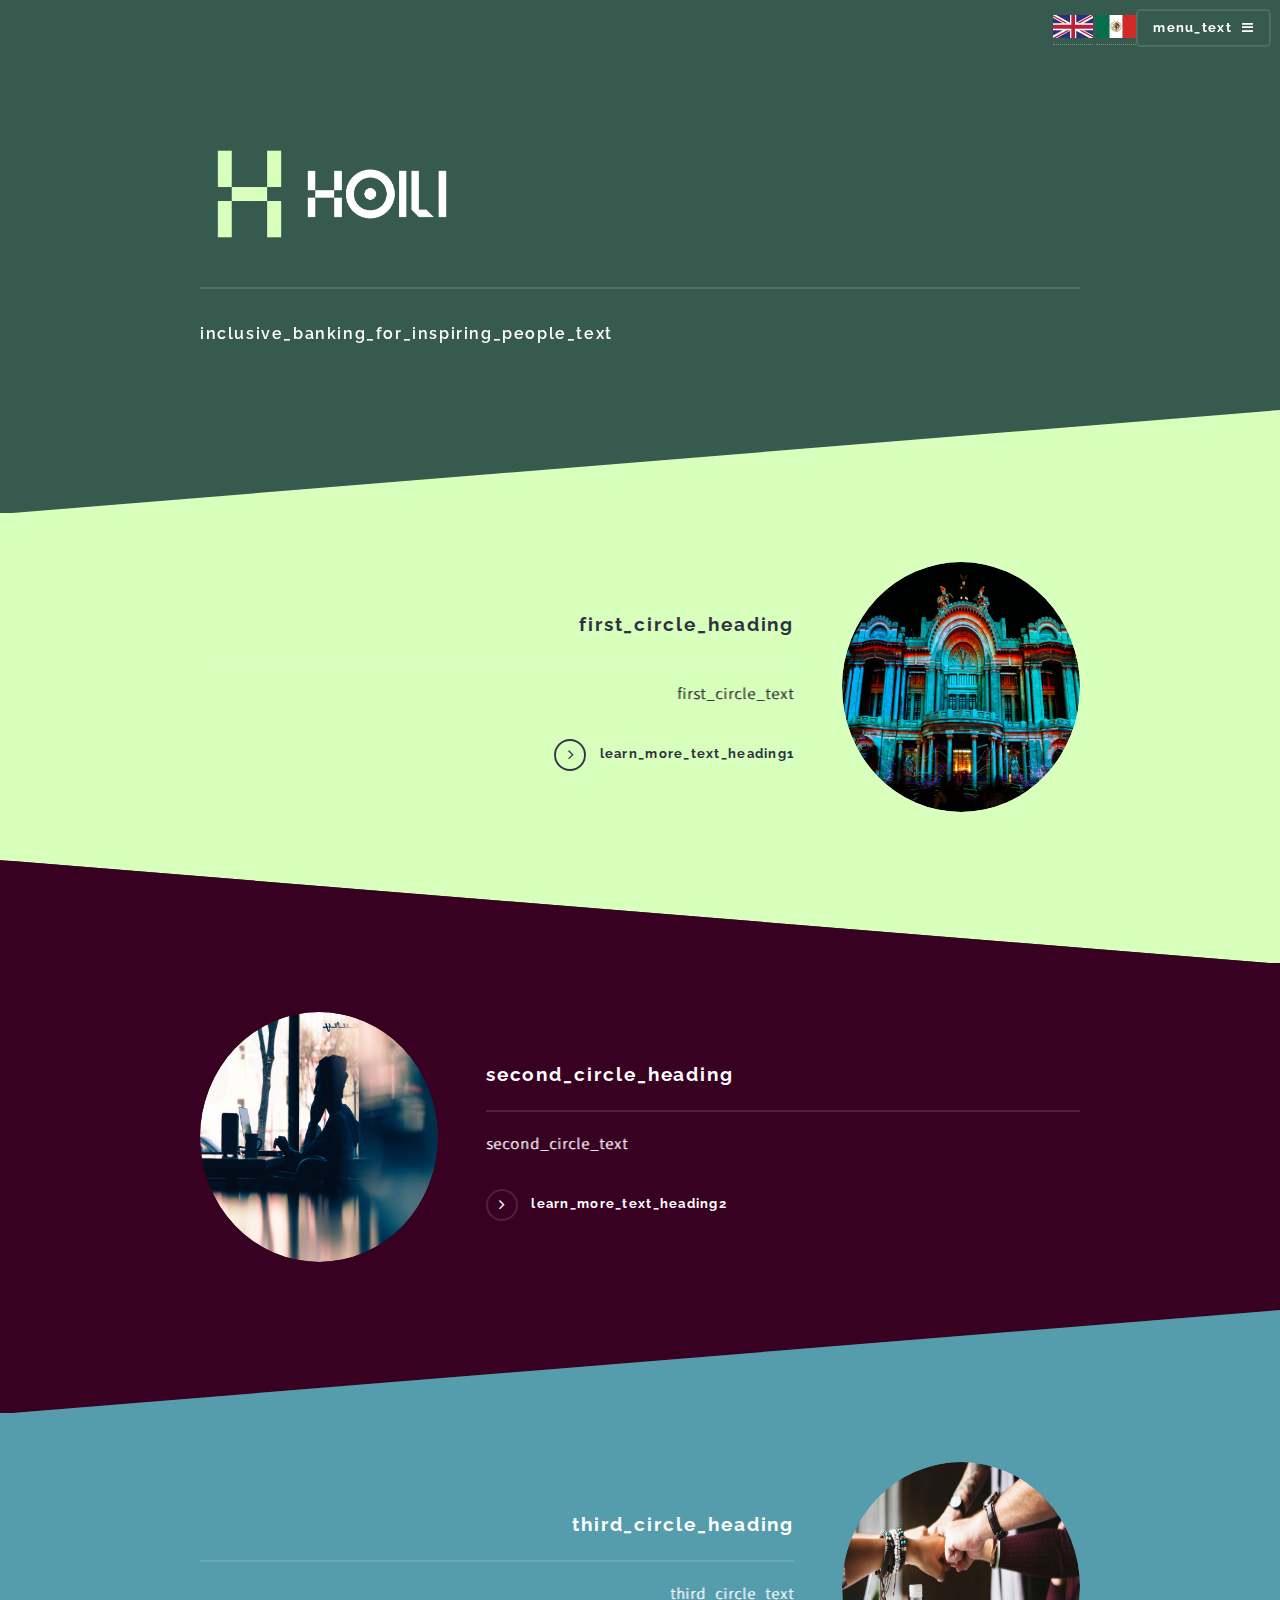
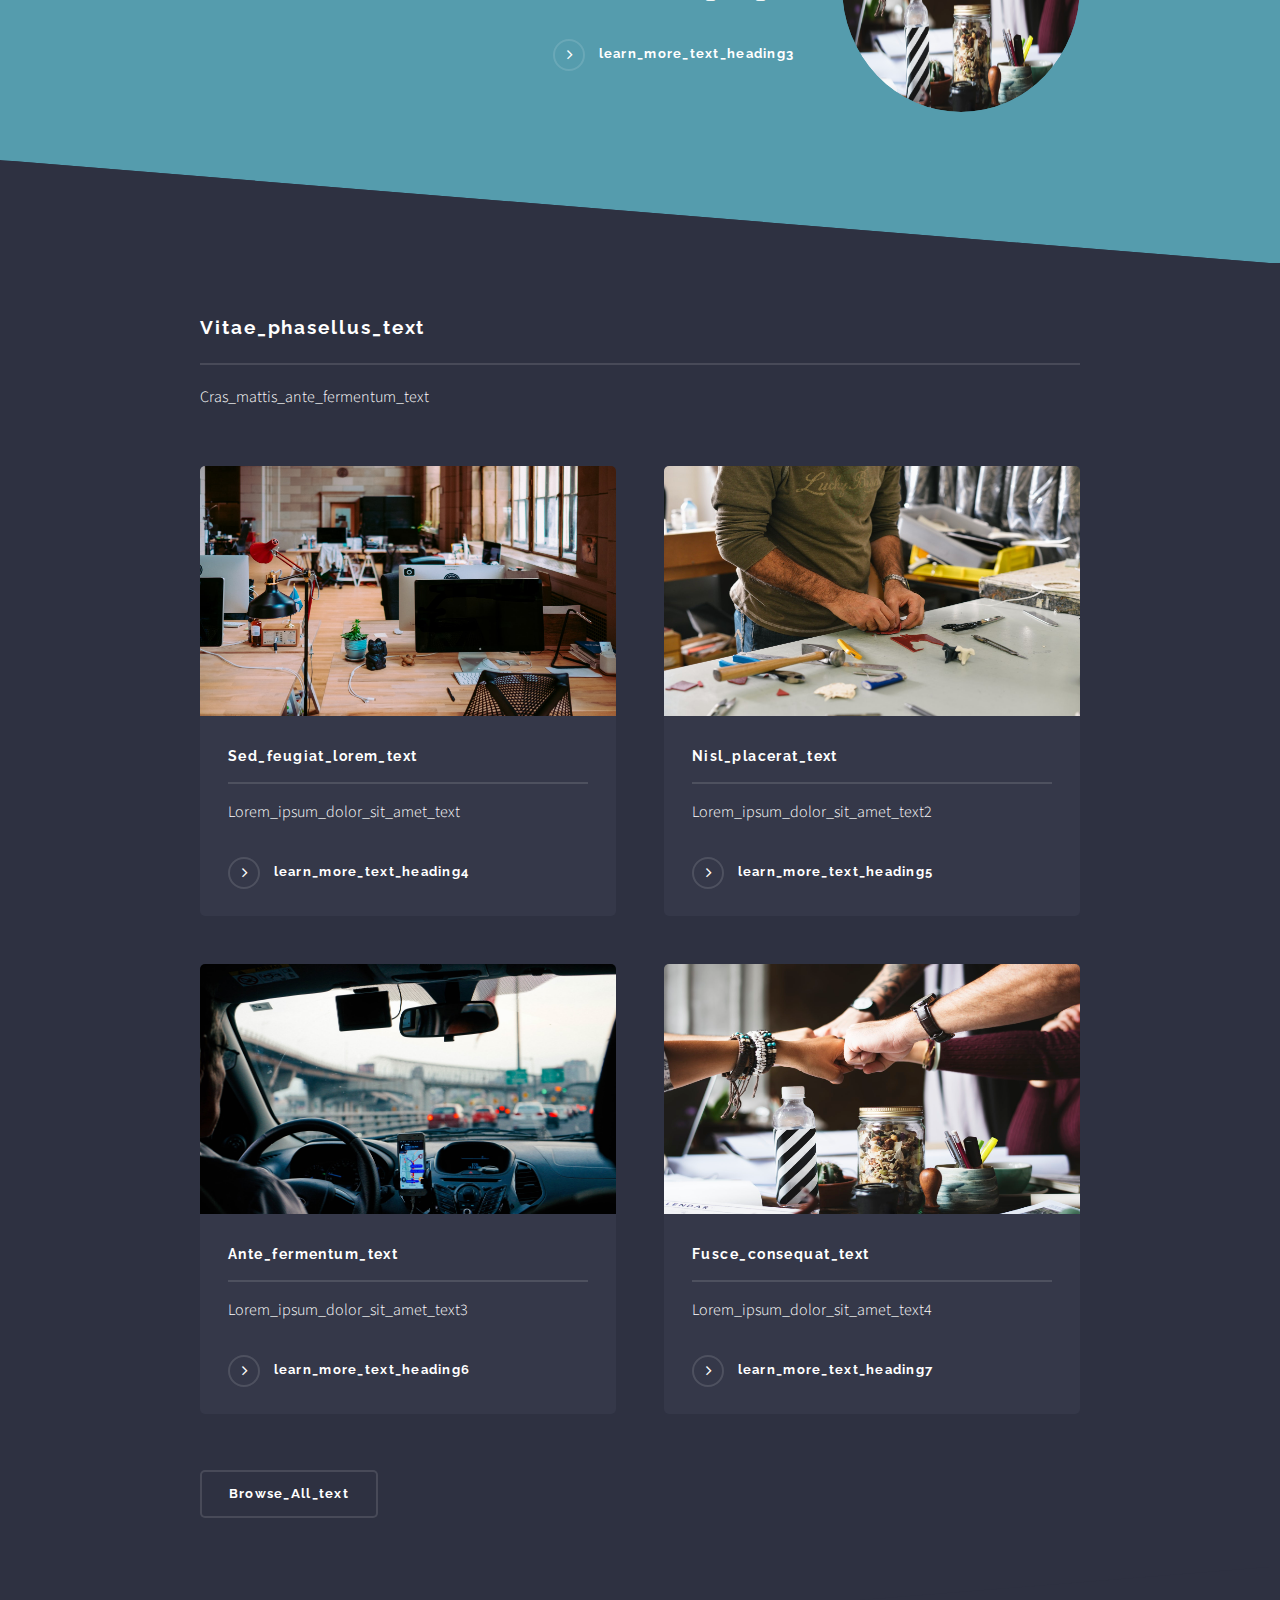
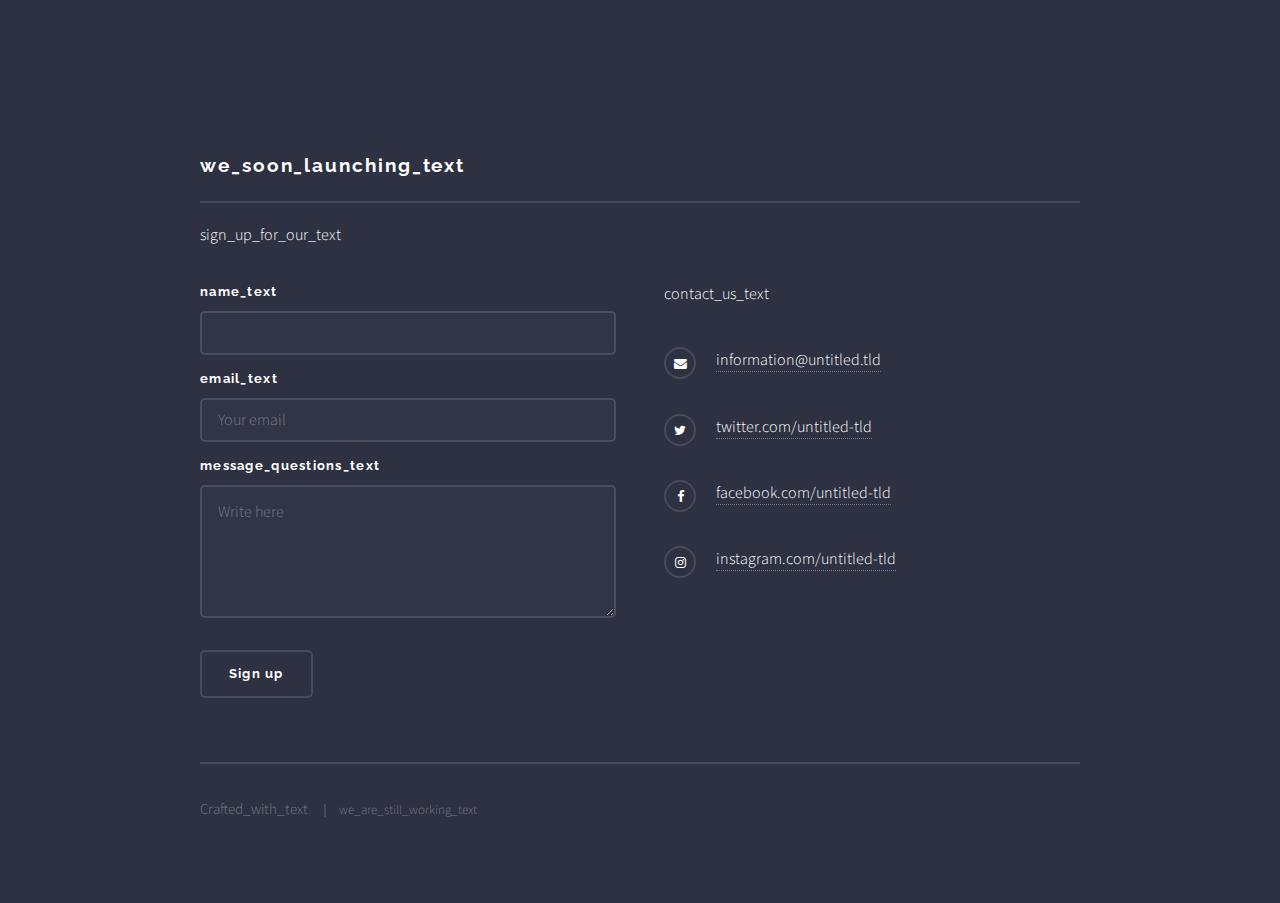
==== index.html @ 1879d395 "First landing page commit" ====
<!DOCTYPE HTML>
<!--
	Solid State by Pixelarity
	pixelarity.com | hello@pixelarity.com
	License: pixelarity.com/license
-->
<html>
	<head>
		<title>Hoili | Alternative Banking For Inspiration People</title>
		<meta charset="utf-8" />
		<meta name="viewport" content="width=device-width, initial-scale=1" />
		<!--[if lte IE 8]><script src="assets/js/ie/html5shiv.js"></script><![endif]-->
		<link rel="stylesheet" href="assets/css/main.css" />
		<!--[if lte IE 9]><link rel="stylesheet" href="assets/css/ie9.css" /><![endif]-->
		<!--[if lte IE 8]><link rel="stylesheet" href="assets/css/ie8.css" /><![endif]-->
		<link rel="shortcut icon" href="images/h_logo.png">
		
		  <link rel="localization" hreflang="sp" href="lang/sp.json" type="application/vnd.oftn.l10n+json"/>
	      <link rel="localization" hreflang="en" href="lang/en.json" type="application/vnd.oftn.l10n+json"/>
		  <script type="text/javascript" src="js/i18n.js"></script>
	      <script type="text/javascript" src="js/script.js"></script>


<script type="text/javascript" src="https://cdn.emailjs.com/dist/email.min.js"></script>
<script type="text/javascript">
   (function(){
      emailjs.init("user_YyAATK5cObaluoJbZ8BAr");
   })();
</script>


</script>
 	</head>
	<body onload="detectLang()">

		<!-- Page Wrapper -->
			<div id="page-wrapper">

				<!-- Header -->
					<header id="header" class="alt">
						<h1><a href="index.html">Hoili Financial</a></h1>
					 <div class="flag-div">
					 <span><a href="index.html?lang=en"><img src="images/flagUK.svg" width="40px"   alt="" /></a></span>
					 <span><a href="index.html?lang=sp"><img src="images/flagMexico.svg"   width="40px" alt="" /></a></span>
					 </div>
						<nav>
							<a href="#menu" id="menu_text">menu_text</a>
						</nav>

					</header>

				<!-- Menu -->
					<nav id="menu">
						<div class="inner">
							<h2>Menu</h2>
							<ul class="links">
								<li><a href="index.html" id="home_text">home_text</a></li>
								<li><a href="#" id="features_text">features_text</a></li>
								<li><a href="#" id="customer_text">customer_text</a></li>
								<li><a href="generic.html" id="about_text">about_text</a></li>
								<li><a href="generic.html" id="join_us_wait_list_text">join_us_wait_list_text</a></li>
							</ul>
							<a href="#" class="close" id="close_text">close_text</a>
						</div>
					</nav>

				<!-- Banner -->
					<section id="banner">
						<div class="inner">
							<div class="logo"> <!--class="icon fa-diamond" --></div> 
						  <h2><img src="images/color_logo_transparent@2x.png" width="30%" alt="" /></h2>
							<p><strong id="inclusive_banking_for_inspiring_people_text">inclusive_banking_for_inspiring_people_text</strong></p>
						</div>
					</section>

				<!-- Wrapper -->
					<section id="wrapper">

						<!-- One -->
							<section id="one" class="wrapper spotlight style1">
								<div class="inner">
									<a class="image" href="#" >
 							<img src="images/photo-1511123677944-371780caf6f9.jpeg"/>  
								 
									</a> 		
									<div class="content">
										<h2 class="major" ><font color="#2D3141" id="first_circle_heading">first_circle_heading</font></h2>
										<p class="tick-text" ><font color="#2D3141" id="first_circle_text">first_circle_text</font></p>
										<span ><a href="#" class="special2" style="color:#353849"><font color="#2D3141" id="learn_more_text_heading1">learn_more_text_heading1</font></a></span>
								  </div>
								</div>
							</section>

						<!-- Two -->
							<section id="two" class="wrapper alt spotlight style2">
								<div class="inner">
									<a href="#" class="image"><img src="images/photo-1460794418188-1bb7dba2720d.jpeg" alt="" width="100" /></a>
									<div class="content">
										<h2 class="major" id="second_circle_heading">second_circle_heading</h2>
										<p class="tick-text-white" id="second_circle_text">second_circle_text</p>
										<a href="#" class="special" id="learn_more_text_heading2">learn_more_text_heading2</a>
									</div>
								</div>
							</section>

						<!-- Three -->
							<section id="three" class="wrapper spotlight style3">
								<div class="inner">
									<a href="#" class="image"><img src="images/photo-1493689485253-f07fcbfc731b.jpeg" width="100" alt="" /></a>
									<div class="content">
										<h2 class="major" id="third_circle_heading">third_circle_heading</h2>
										<p class="tick-text-white" id="third_circle_text">third_circle_text</p>
										<a href="#" class="special" id="learn_more_text_heading3">learn_more_text_heading3</a>
									</div>
								</div>
							</section>

						<!-- Four -->
							<section id="four" class="wrapper alt style1">
								<div class="inner">
									<h2 class="major" id="Vitae_phasellus_text">Vitae_phasellus_text</h2>
									<p id="Cras_mattis_ante_fermentum_text">Cras_mattis_ante_fermentum_text</p>
									<section class="features">
										<article>
											<a href="#" class="image"><img src="images/photo-1498409785966-ab341407de6e.jpeg" alt="" /></a>
											<h3 class="major" id="Sed_feugiat_lorem_text">Sed_feugiat_lorem_text</h3>
											<p id="Lorem_ipsum_dolor_sit_amet_text">Lorem_ipsum_dolor_sit_amet_text</p>
											<a href="#" class="special" id="learn_more_text_heading4">learn_more_text_heading4</a>
										</article>
										<article>
											<a href="#" class="image"><img src="images/photo-1451933371645-a3029668b979.jpeg" alt="" /></a>
											<h3 class="major" id="Nisl_placerat_text">Nisl_placerat_text</h3>
											<p id="Lorem_ipsum_dolor_sit_amet_text2">Lorem_ipsum_dolor_sit_amet_text2</p>
											<a href="#" class="special" id="learn_more_text_heading5">learn_more_text_heading5</a>
										</article>
										<article>
											<a href="#" class="image"><img src="images/photo-1482029255085-35a4a48b7084.jpeg" alt="" /></a>
											<h3 class="major" id="Ante_fermentum_text">Ante_fermentum_text</h3>
											<p id="Lorem_ipsum_dolor_sit_amet_text3">Lorem_ipsum_dolor_sit_amet_text3</p>
											<a href="#" class="special" id="learn_more_text_heading6">learn_more_text_heading6</a>
										</article>
										<article>
											<a href="#" class="image"><img src="images/photo-1493689485253-f07fcbfc731b.jpeg" alt="" /></a>
											<h3 class="major" id="Fusce_consequat_text">Fusce_consequat_text</h3>
											<p id="Lorem_ipsum_dolor_sit_amet_text4">Lorem_ipsum_dolor_sit_amet_text4</p>
											<a href="#" class="special" id="learn_more_text_heading7">learn_more_text_heading7</a>
										</article>
									</section>
									<ul class="actions">
										<li><a href="#" class="button" id="Browse_All_text">Browse_All_text</a></li>
									</ul>
								</div>
							</section>

					</section>

				<!-- Footer -->
					<section id="footer">
						<div class="inner">
							<h2 class="major" id="we_soon_launching_text">we_soon_launching_text</h2>
							<p id="sign_up_for_our_text">sign_up_for_our_text</p>
							<form method="post" action="#">
								<div class="field">
									<label for="name" id="name_text">name_text</label>
									<input type="text" name="name" id="name" />
								</div>
								<div class="field">
									<label for="email" id="email_text">email_text</label>
									<input type="email" name="_replyto" placeholder="Your email" id="email" />
								</div>
								<div class="field">
									<label for="message" id="message_questions_text">message_questions_text</label>
									<textarea placeholder="Write here" name="message" id="message" rows="4"></textarea>
								</div>
								<ul class="actions">
									<li><input type="button" onClick="sendEmail();" value="Sign up" /></li>
								</ul>
							</form>
							<ul class="contact">
								<li class="li-white" style="padding:0 0 0 0" id="contact_us_text">contact_us_text</li>
							 	<li class="fa-envelope li-white"><a href="#">information@untitled.tld</a></li>
								<li class="fa-twitter li-white"><a href="#">twitter.com/untitled-tld</a></li>
								<li class="fa-facebook li-white"><a href="#">facebook.com/untitled-tld</a></li>
								<li class="fa-instagram li-white"><a href="#">instagram.com/untitled-tld</a></li>
							</ul>
							<ul class="copyright">
								<li style="font-size:15px" id="Crafted_with_text">Crafted_with_text</li>
								<li style="font-size:13px" id="we_are_still_working_text">we_are_still_working_text</li>
							</ul>
						</div>
					</section>

			</div>

		<!-- Scripts -->
			<script src="assets/js/skel.min.js"></script>
			<script src="assets/js/jquery.min.js"></script>
			<script src="assets/js/jquery.scrollex.min.js"></script>
			<script src="assets/js/util.js"></script>
			<!--[if lte IE 8]><script src="assets/js/ie/respond.min.js"></script><![endif]-->
			<script src="assets/js/main.js"></script>

	</body>
</html>
---- assets/css/main.css ----
@import url(font-awesome.min.css);
@import url("https://fonts.googleapis.com/css?family=Raleway:200,700|Source+Sans+Pro:300,600,300italic,600italic");

/*
	Solid State by Pixelarity
	pixelarity.com | hello@pixelarity.com
	License: pixelarity.com/license
*/

/* Reset */

	html, body, div, span, applet, object, iframe, h1, h2, h3, h4, h5, h6, p, blockquote, pre, a, abbr, acronym, address, big, cite, code, del, dfn, em, img, ins, kbd, q, s, samp, small, strike, strong, sub, sup, tt, var, b, u, i, center, dl, dt, dd, ol, ul, li, fieldset, form, label, legend, table, caption, tbody, tfoot, thead, tr, th, td, article, aside, canvas, details, embed, figure, figcaption, footer, header, hgroup, menu, nav, output, ruby, section, summary, time, mark, audio, video {
		margin: 0;
		padding: 0;
		border: 0;
		font-size: 100%;
		font: inherit;
		vertical-align: baseline;
	}

	article, aside, details, figcaption, figure, footer, header, hgroup, menu, nav, section {
		display: block;
	}

.tick-text{
color:#0f0e0e;    
text-shadow: 1px 0 #0f0e0e;
letter-spacing:1px;
}
.tick-text-white{
color:#ffffff;    
text-shadow: 1px 0 #ffffff;
letter-spacing:1px;
}


	body {
		line-height: 1;
	}

	ol, ul {
		list-style: none;
	}

	blockquote, q {
		quotes: none;
	}

	blockquote:before, blockquote:after, q:before, q:after {
		content: '';
		content: none;
	}

	table {
		border-collapse: collapse;
		border-spacing: 0;
	}

	body {
		-webkit-text-size-adjust: none;
	}

/* Box Model */

	*, *:before, *:after {
		-moz-box-sizing: border-box;
		-webkit-box-sizing: border-box;
		box-sizing: border-box;
	}

/* Grid */

	.row {
		border-bottom: solid 1px transparent;
		-moz-box-sizing: border-box;
		-webkit-box-sizing: border-box;
		box-sizing: border-box;
	}

	.row > * {
		float: left;
		-moz-box-sizing: border-box;
		-webkit-box-sizing: border-box;
		box-sizing: border-box;
	}

	.row:after, .row:before {
		content: '';
		display: block;
		clear: both;
		height: 0;
	}

	.row.uniform > * > :first-child {
		margin-top: 0;
	}

	.row.uniform > * > :last-child {
		margin-bottom: 0;
	}

	.row.\30 \25 > * {
		padding: 0 0 0 0em;
	}

	.row.\30 \25 {
		margin: 0 0 -1px 0em;
	}

	.row.uniform.\30 \25 > * {
		padding: 0em 0 0 0em;
	}

	.row.uniform.\30 \25 {
		margin: 0em 0 -1px 0em;
	}

	.row > * {
		padding: 0 0 0 1.75em;
	}

	.row {
		margin: 0 0 -1px -1.75em;
	}

	.row.uniform > * {
		padding: 1.75em 0 0 1.75em;
	}

	.row.uniform {
		margin: -1.75em 0 -1px -1.75em;
	}

	.row.\32 00\25 > * {
		padding: 0 0 0 3.5em;
	}

	.row.\32 00\25 {
		margin: 0 0 -1px -3.5em;
	}

	.row.uniform.\32 00\25 > * {
		padding: 3.5em 0 0 3.5em;
	}

	.row.uniform.\32 00\25 {
		margin: -3.5em 0 -1px -3.5em;
	}

	.row.\31 50\25 > * {
		padding: 0 0 0 2.625em;
	}

	.row.\31 50\25 {
		margin: 0 0 -1px -2.625em;
	}

	.row.uniform.\31 50\25 > * {
		padding: 2.625em 0 0 2.625em;
	}

	.row.uniform.\31 50\25 {
		margin: -2.625em 0 -1px -2.625em;
	}

	.row.\35 0\25 > * {
		padding: 0 0 0 0.875em;
	}

	.row.\35 0\25 {
		margin: 0 0 -1px -0.875em;
	}

	.row.uniform.\35 0\25 > * {
		padding: 0.875em 0 0 0.875em;
	}

	.row.uniform.\35 0\25 {
		margin: -0.875em 0 -1px -0.875em;
	}

	.row.\32 5\25 > * {
		padding: 0 0 0 0.4375em;
	}

	.row.\32 5\25 {
		margin: 0 0 -1px -0.4375em;
	}

	.row.uniform.\32 5\25 > * {
		padding: 0.4375em 0 0 0.4375em;
	}

	.row.uniform.\32 5\25 {
		margin: -0.4375em 0 -1px -0.4375em;
	}

	.\31 2u, .\31 2u\24 {
		width: 100%;
		clear: none;
		margin-left: 0;
	}

	.\31 1u, .\31 1u\24 {
		width: 91.6666666667%;
		clear: none;
		margin-left: 0;
	}

	.\31 0u, .\31 0u\24 {
		width: 83.3333333333%;
		clear: none;
		margin-left: 0;
	}

	.\39 u, .\39 u\24 {
		width: 75%;
		clear: none;
		margin-left: 0;
	}

	.\38 u, .\38 u\24 {
		width: 66.6666666667%;
		clear: none;
		margin-left: 0;
	}

	.\37 u, .\37 u\24 {
		width: 58.3333333333%;
		clear: none;
		margin-left: 0;
	}

	.\36 u, .\36 u\24 {
		width: 50%;
		clear: none;
		margin-left: 0;
	}

	.\35 u, .\35 u\24 {
		width: 41.6666666667%;
		clear: none;
		margin-left: 0;
	}

	.\34 u, .\34 u\24 {
		width: 33.3333333333%;
		clear: none;
		margin-left: 0;
	}

	.\33 u, .\33 u\24 {
		width: 25%;
		clear: none;
		margin-left: 0;
	}

	.\32 u, .\32 u\24 {
		width: 16.6666666667%;
		clear: none;
		margin-left: 0;
	}

	.\31 u, .\31 u\24 {
		width: 8.3333333333%;
		clear: none;
		margin-left: 0;
	}

	.\31 2u\24 + *,
	.\31 1u\24 + *,
	.\31 0u\24 + *,
	.\39 u\24 + *,
	.\38 u\24 + *,
	.\37 u\24 + *,
	.\36 u\24 + *,
	.\35 u\24 + *,
	.\34 u\24 + *,
	.\33 u\24 + *,
	.\32 u\24 + *,
	.\31 u\24 + * {
		clear: left;
	}

	.\-11u {
		margin-left: 91.66667%;
	}

	.\-10u {
		margin-left: 83.33333%;
	}

	.\-9u {
		margin-left: 75%;
	}

	.\-8u {
		margin-left: 66.66667%;
	}

	.\-7u {
		margin-left: 58.33333%;
	}

	.\-6u {
		margin-left: 50%;
	}

	.\-5u {
		margin-left: 41.66667%;
	}

	.\-4u {
		margin-left: 33.33333%;
	}

	.\-3u {
		margin-left: 25%;
	}

	.\-2u {
		margin-left: 16.66667%;
	}

	.\-1u {
		margin-left: 8.33333%;
	}

	@media screen and (max-width: 1680px) {

		.row > * {
			padding: 0 0 0 1.75em;
		}

		.row {
			margin: 0 0 -1px -1.75em;
		}

		.row.uniform > * {
			padding: 1.75em 0 0 1.75em;
		}

		.row.uniform {
			margin: -1.75em 0 -1px -1.75em;
		}

		.row.\32 00\25 > * {
			padding: 0 0 0 3.5em;
		}

		.row.\32 00\25 {
			margin: 0 0 -1px -3.5em;
		}

		.row.uniform.\32 00\25 > * {
			padding: 3.5em 0 0 3.5em;
		}

		.row.uniform.\32 00\25 {
			margin: -3.5em 0 -1px -3.5em;
		}

		.row.\31 50\25 > * {
			padding: 0 0 0 2.625em;
		}

		.row.\31 50\25 {
			margin: 0 0 -1px -2.625em;
		}

		.row.uniform.\31 50\25 > * {
			padding: 2.625em 0 0 2.625em;
		}

		.row.uniform.\31 50\25 {
			margin: -2.625em 0 -1px -2.625em;
		}

		.row.\35 0\25 > * {
			padding: 0 0 0 0.875em;
		}

		.row.\35 0\25 {
			margin: 0 0 -1px -0.875em;
		}

		.row.uniform.\35 0\25 > * {
			padding: 0.875em 0 0 0.875em;
		}

		.row.uniform.\35 0\25 {
			margin: -0.875em 0 -1px -0.875em;
		}

		.row.\32 5\25 > * {
			padding: 0 0 0 0.4375em;
		}

		.row.\32 5\25 {
			margin: 0 0 -1px -0.4375em;
		}

		.row.uniform.\32 5\25 > * {
			padding: 0.4375em 0 0 0.4375em;
		}

		.row.uniform.\32 5\25 {
			margin: -0.4375em 0 -1px -0.4375em;
		}

		.\31 2u\28xlarge\29, .\31 2u\24\28xlarge\29 {
			width: 100%;
			clear: none;
			margin-left: 0;
		}

		.\31 1u\28xlarge\29, .\31 1u\24\28xlarge\29 {
			width: 91.6666666667%;
			clear: none;
			margin-left: 0;
		}

		.\31 0u\28xlarge\29, .\31 0u\24\28xlarge\29 {
			width: 83.3333333333%;
			clear: none;
			margin-left: 0;
		}

		.\39 u\28xlarge\29, .\39 u\24\28xlarge\29 {
			width: 75%;
			clear: none;
			margin-left: 0;
		}

		.\38 u\28xlarge\29, .\38 u\24\28xlarge\29 {
			width: 66.6666666667%;
			clear: none;
			margin-left: 0;
		}

		.\37 u\28xlarge\29, .\37 u\24\28xlarge\29 {
			width: 58.3333333333%;
			clear: none;
			margin-left: 0;
		}

		.\36 u\28xlarge\29, .\36 u\24\28xlarge\29 {
			width: 50%;
			clear: none;
			margin-left: 0;
		}

		.\35 u\28xlarge\29, .\35 u\24\28xlarge\29 {
			width: 41.6666666667%;
			clear: none;
			margin-left: 0;
		}

		.\34 u\28xlarge\29, .\34 u\24\28xlarge\29 {
			width: 33.3333333333%;
			clear: none;
			margin-left: 0;
		}

		.\33 u\28xlarge\29, .\33 u\24\28xlarge\29 {
			width: 25%;
			clear: none;
			margin-left: 0;
		}

		.\32 u\28xlarge\29, .\32 u\24\28xlarge\29 {
			width: 16.6666666667%;
			clear: none;
			margin-left: 0;
		}

		.\31 u\28xlarge\29, .\31 u\24\28xlarge\29 {
			width: 8.3333333333%;
			clear: none;
			margin-left: 0;
		}

		.\31 2u\24\28xlarge\29 + *,
		.\31 1u\24\28xlarge\29 + *,
		.\31 0u\24\28xlarge\29 + *,
		.\39 u\24\28xlarge\29 + *,
		.\38 u\24\28xlarge\29 + *,
		.\37 u\24\28xlarge\29 + *,
		.\36 u\24\28xlarge\29 + *,
		.\35 u\24\28xlarge\29 + *,
		.\34 u\24\28xlarge\29 + *,
		.\33 u\24\28xlarge\29 + *,
		.\32 u\24\28xlarge\29 + *,
		.\31 u\24\28xlarge\29 + * {
			clear: left;
		}

		.\-11u\28xlarge\29 {
			margin-left: 91.66667%;
		}

		.\-10u\28xlarge\29 {
			margin-left: 83.33333%;
		}

		.\-9u\28xlarge\29 {
			margin-left: 75%;
		}

		.\-8u\28xlarge\29 {
			margin-left: 66.66667%;
		}

		.\-7u\28xlarge\29 {
			margin-left: 58.33333%;
		}

		.\-6u\28xlarge\29 {
			margin-left: 50%;
		}

		.\-5u\28xlarge\29 {
			margin-left: 41.66667%;
		}

		.\-4u\28xlarge\29 {
			margin-left: 33.33333%;
		}

		.\-3u\28xlarge\29 {
			margin-left: 25%;
		}

		.\-2u\28xlarge\29 {
			margin-left: 16.66667%;
		}

		.\-1u\28xlarge\29 {
			margin-left: 8.33333%;
		}

	}

	@media screen and (max-width: 1280px) {

		.row > * {
			padding: 0 0 0 1.75em;
		}

		.row {
			margin: 0 0 -1px -1.75em;
		}

		.row.uniform > * {
			padding: 1.75em 0 0 1.75em;
		}

		.row.uniform {
			margin: -1.75em 0 -1px -1.75em;
		}

		.row.\32 00\25 > * {
			padding: 0 0 0 3.5em;
		}

		.row.\32 00\25 {
			margin: 0 0 -1px -3.5em;
		}

		.row.uniform.\32 00\25 > * {
			padding: 3.5em 0 0 3.5em;
		}

		.row.uniform.\32 00\25 {
			margin: -3.5em 0 -1px -3.5em;
		}

		.row.\31 50\25 > * {
			padding: 0 0 0 2.625em;
		}

		.row.\31 50\25 {
			margin: 0 0 -1px -2.625em;
		}

		.row.uniform.\31 50\25 > * {
			padding: 2.625em 0 0 2.625em;
		}

		.row.uniform.\31 50\25 {
			margin: -2.625em 0 -1px -2.625em;
		}

		.row.\35 0\25 > * {
			padding: 0 0 0 0.875em;
		}

		.row.\35 0\25 {
			margin: 0 0 -1px -0.875em;
		}

		.row.uniform.\35 0\25 > * {
			padding: 0.875em 0 0 0.875em;
		}

		.row.uniform.\35 0\25 {
			margin: -0.875em 0 -1px -0.875em;
		}

		.row.\32 5\25 > * {
			padding: 0 0 0 0.4375em;
		}

		.row.\32 5\25 {
			margin: 0 0 -1px -0.4375em;
		}

		.row.uniform.\32 5\25 > * {
			padding: 0.4375em 0 0 0.4375em;
		}

		.row.uniform.\32 5\25 {
			margin: -0.4375em 0 -1px -0.4375em;
		}

		.\31 2u\28large\29, .\31 2u\24\28large\29 {
			width: 100%;
			clear: none;
			margin-left: 0;
		}

		.\31 1u\28large\29, .\31 1u\24\28large\29 {
			width: 91.6666666667%;
			clear: none;
			margin-left: 0;
		}

		.\31 0u\28large\29, .\31 0u\24\28large\29 {
			width: 83.3333333333%;
			clear: none;
			margin-left: 0;
		}

		.\39 u\28large\29, .\39 u\24\28large\29 {
			width: 75%;
			clear: none;
			margin-left: 0;
		}

		.\38 u\28large\29, .\38 u\24\28large\29 {
			width: 66.6666666667%;
			clear: none;
			margin-left: 0;
		}

		.\37 u\28large\29, .\37 u\24\28large\29 {
			width: 58.3333333333%;
			clear: none;
			margin-left: 0;
		}

		.\36 u\28large\29, .\36 u\24\28large\29 {
			width: 50%;
			clear: none;
			margin-left: 0;
		}

		.\35 u\28large\29, .\35 u\24\28large\29 {
			width: 41.6666666667%;
			clear: none;
			margin-left: 0;
		}

		.\34 u\28large\29, .\34 u\24\28large\29 {
			width: 33.3333333333%;
			clear: none;
			margin-left: 0;
		}

		.\33 u\28large\29, .\33 u\24\28large\29 {
			width: 25%;
			clear: none;
			margin-left: 0;
		}

		.\32 u\28large\29, .\32 u\24\28large\29 {
			width: 16.6666666667%;
			clear: none;
			margin-left: 0;
		}

		.\31 u\28large\29, .\31 u\24\28large\29 {
			width: 8.3333333333%;
			clear: none;
			margin-left: 0;
		}

		.\31 2u\24\28large\29 + *,
		.\31 1u\24\28large\29 + *,
		.\31 0u\24\28large\29 + *,
		.\39 u\24\28large\29 + *,
		.\38 u\24\28large\29 + *,
		.\37 u\24\28large\29 + *,
		.\36 u\24\28large\29 + *,
		.\35 u\24\28large\29 + *,
		.\34 u\24\28large\29 + *,
		.\33 u\24\28large\29 + *,
		.\32 u\24\28large\29 + *,
		.\31 u\24\28large\29 + * {
			clear: left;
		}

		.\-11u\28large\29 {
			margin-left: 91.66667%;
		}

		.\-10u\28large\29 {
			margin-left: 83.33333%;
		}

		.\-9u\28large\29 {
			margin-left: 75%;
		}

		.\-8u\28large\29 {
			margin-left: 66.66667%;
		}

		.\-7u\28large\29 {
			margin-left: 58.33333%;
		}

		.\-6u\28large\29 {
			margin-left: 50%;
		}

		.\-5u\28large\29 {
			margin-left: 41.66667%;
		}

		.\-4u\28large\29 {
			margin-left: 33.33333%;
		}

		.\-3u\28large\29 {
			margin-left: 25%;
		}

		.\-2u\28large\29 {
			margin-left: 16.66667%;
		}

		.\-1u\28large\29 {
			margin-left: 8.33333%;
		}

	}

	@media screen and (max-width: 980px) {

		.row > * {
			padding: 0 0 0 1.75em;
		}

		.row {
			margin: 0 0 -1px -1.75em;
		}

		.row.uniform > * {
			padding: 1.75em 0 0 1.75em;
		}

		.row.uniform {
			margin: -1.75em 0 -1px -1.75em;
		}

		.row.\32 00\25 > * {
			padding: 0 0 0 3.5em;
		}

		.row.\32 00\25 {
			margin: 0 0 -1px -3.5em;
		}

		.row.uniform.\32 00\25 > * {
			padding: 3.5em 0 0 3.5em;
		}

		.row.uniform.\32 00\25 {
			margin: -3.5em 0 -1px -3.5em;
		}

		.row.\31 50\25 > * {
			padding: 0 0 0 2.625em;
		}

		.row.\31 50\25 {
			margin: 0 0 -1px -2.625em;
		}

		.row.uniform.\31 50\25 > * {
			padding: 2.625em 0 0 2.625em;
		}

		.row.uniform.\31 50\25 {
			margin: -2.625em 0 -1px -2.625em;
		}

		.row.\35 0\25 > * {
			padding: 0 0 0 0.875em;
		}

		.row.\35 0\25 {
			margin: 0 0 -1px -0.875em;
		}

		.row.uniform.\35 0\25 > * {
			padding: 0.875em 0 0 0.875em;
		}

		.row.uniform.\35 0\25 {
			margin: -0.875em 0 -1px -0.875em;
		}

		.row.\32 5\25 > * {
			padding: 0 0 0 0.4375em;
		}

		.row.\32 5\25 {
			margin: 0 0 -1px -0.4375em;
		}

		.row.uniform.\32 5\25 > * {
			padding: 0.4375em 0 0 0.4375em;
		}

		.row.uniform.\32 5\25 {
			margin: -0.4375em 0 -1px -0.4375em;
		}

		.\31 2u\28medium\29, .\31 2u\24\28medium\29 {
			width: 100%;
			clear: none;
			margin-left: 0;
		}

		.\31 1u\28medium\29, .\31 1u\24\28medium\29 {
			width: 91.6666666667%;
			clear: none;
			margin-left: 0;
		}

		.\31 0u\28medium\29, .\31 0u\24\28medium\29 {
			width: 83.3333333333%;
			clear: none;
			margin-left: 0;
		}

		.\39 u\28medium\29, .\39 u\24\28medium\29 {
			width: 75%;
			clear: none;
			margin-left: 0;
		}

		.\38 u\28medium\29, .\38 u\24\28medium\29 {
			width: 66.6666666667%;
			clear: none;
			margin-left: 0;
		}

		.\37 u\28medium\29, .\37 u\24\28medium\29 {
			width: 58.3333333333%;
			clear: none;
			margin-left: 0;
		}

		.\36 u\28medium\29, .\36 u\24\28medium\29 {
			width: 50%;
			clear: none;
			margin-left: 0;
		}

		.\35 u\28medium\29, .\35 u\24\28medium\29 {
			width: 41.6666666667%;
			clear: none;
			margin-left: 0;
		}

		.\34 u\28medium\29, .\34 u\24\28medium\29 {
			width: 33.3333333333%;
			clear: none;
			margin-left: 0;
		}

		.\33 u\28medium\29, .\33 u\24\28medium\29 {
			width: 25%;
			clear: none;
			margin-left: 0;
		}

		.\32 u\28medium\29, .\32 u\24\28medium\29 {
			width: 16.6666666667%;
			clear: none;
			margin-left: 0;
		}

		.\31 u\28medium\29, .\31 u\24\28medium\29 {
			width: 8.3333333333%;
			clear: none;
			margin-left: 0;
		}

		.\31 2u\24\28medium\29 + *,
		.\31 1u\24\28medium\29 + *,
		.\31 0u\24\28medium\29 + *,
		.\39 u\24\28medium\29 + *,
		.\38 u\24\28medium\29 + *,
		.\37 u\24\28medium\29 + *,
		.\36 u\24\28medium\29 + *,
		.\35 u\24\28medium\29 + *,
		.\34 u\24\28medium\29 + *,
		.\33 u\24\28medium\29 + *,
		.\32 u\24\28medium\29 + *,
		.\31 u\24\28medium\29 + * {
			clear: left;
		}

		.\-11u\28medium\29 {
			margin-left: 91.66667%;
		}

		.\-10u\28medium\29 {
			margin-left: 83.33333%;
		}

		.\-9u\28medium\29 {
			margin-left: 75%;
		}

		.\-8u\28medium\29 {
			margin-left: 66.66667%;
		}

		.\-7u\28medium\29 {
			margin-left: 58.33333%;
		}

		.\-6u\28medium\29 {
			margin-left: 50%;
		}

		.\-5u\28medium\29 {
			margin-left: 41.66667%;
		}

		.\-4u\28medium\29 {
			margin-left: 33.33333%;
		}

		.\-3u\28medium\29 {
			margin-left: 25%;
		}

		.\-2u\28medium\29 {
			margin-left: 16.66667%;
		}

		.\-1u\28medium\29 {
			margin-left: 8.33333%;
		}

	}

	@media screen and (max-width: 736px) {

		.row > * {
			padding: 0 0 0 1.25em;
		}

		.row {
			margin: 0 0 -1px -1.25em;
		}

		.row.uniform > * {
			padding: 1.25em 0 0 1.25em;
		}

		.row.uniform {
			margin: -1.25em 0 -1px -1.25em;
		}

		.row.\32 00\25 > * {
			padding: 0 0 0 2.5em;
		}

		.row.\32 00\25 {
			margin: 0 0 -1px -2.5em;
		}

		.row.uniform.\32 00\25 > * {
			padding: 2.5em 0 0 2.5em;
		}

		.row.uniform.\32 00\25 {
			margin: -2.5em 0 -1px -2.5em;
		}

		.row.\31 50\25 > * {
			padding: 0 0 0 1.875em;
		}

		.row.\31 50\25 {
			margin: 0 0 -1px -1.875em;
		}

		.row.uniform.\31 50\25 > * {
			padding: 1.875em 0 0 1.875em;
		}

		.row.uniform.\31 50\25 {
			margin: -1.875em 0 -1px -1.875em;
		}

		.row.\35 0\25 > * {
			padding: 0 0 0 0.625em;
		}

		.row.\35 0\25 {
			margin: 0 0 -1px -0.625em;
		}

		.row.uniform.\35 0\25 > * {
			padding: 0.625em 0 0 0.625em;
		}

		.row.uniform.\35 0\25 {
			margin: -0.625em 0 -1px -0.625em;
		}

		.row.\32 5\25 > * {
			padding: 0 0 0 0.3125em;
		}

		.row.\32 5\25 {
			margin: 0 0 -1px -0.3125em;
		}

		.row.uniform.\32 5\25 > * {
			padding: 0.3125em 0 0 0.3125em;
		}

		.row.uniform.\32 5\25 {
			margin: -0.3125em 0 -1px -0.3125em;
		}

		.\31 2u\28small\29, .\31 2u\24\28small\29 {
			width: 100%;
			clear: none;
			margin-left: 0;
		}

		.\31 1u\28small\29, .\31 1u\24\28small\29 {
			width: 91.6666666667%;
			clear: none;
			margin-left: 0;
		}

		.\31 0u\28small\29, .\31 0u\24\28small\29 {
			width: 83.3333333333%;
			clear: none;
			margin-left: 0;
		}

		.\39 u\28small\29, .\39 u\24\28small\29 {
			width: 75%;
			clear: none;
			margin-left: 0;
		}

		.\38 u\28small\29, .\38 u\24\28small\29 {
			width: 66.6666666667%;
			clear: none;
			margin-left: 0;
		}

		.\37 u\28small\29, .\37 u\24\28small\29 {
			width: 58.3333333333%;
			clear: none;
			margin-left: 0;
		}

		.\36 u\28small\29, .\36 u\24\28small\29 {
			width: 50%;
			clear: none;
			margin-left: 0;
		}

		.\35 u\28small\29, .\35 u\24\28small\29 {
			width: 41.6666666667%;
			clear: none;
			margin-left: 0;
		}

		.\34 u\28small\29, .\34 u\24\28small\29 {
			width: 33.3333333333%;
			clear: none;
			margin-left: 0;
		}

		.\33 u\28small\29, .\33 u\24\28small\29 {
			width: 25%;
			clear: none;
			margin-left: 0;
		}

		.\32 u\28small\29, .\32 u\24\28small\29 {
			width: 16.6666666667%;
			clear: none;
			margin-left: 0;
		}

		.\31 u\28small\29, .\31 u\24\28small\29 {
			width: 8.3333333333%;
			clear: none;
			margin-left: 0;
		}

		.\31 2u\24\28small\29 + *,
		.\31 1u\24\28small\29 + *,
		.\31 0u\24\28small\29 + *,
		.\39 u\24\28small\29 + *,
		.\38 u\24\28small\29 + *,
		.\37 u\24\28small\29 + *,
		.\36 u\24\28small\29 + *,
		.\35 u\24\28small\29 + *,
		.\34 u\24\28small\29 + *,
		.\33 u\24\28small\29 + *,
		.\32 u\24\28small\29 + *,
		.\31 u\24\28small\29 + * {
			clear: left;
		}

		.\-11u\28small\29 {
			margin-left: 91.66667%;
		}

		.\-10u\28small\29 {
			margin-left: 83.33333%;
		}

		.\-9u\28small\29 {
			margin-left: 75%;
		}

		.\-8u\28small\29 {
			margin-left: 66.66667%;
		}

		.\-7u\28small\29 {
			margin-left: 58.33333%;
		}

		.\-6u\28small\29 {
			margin-left: 50%;
		}

		.\-5u\28small\29 {
			margin-left: 41.66667%;
		}

		.\-4u\28small\29 {
			margin-left: 33.33333%;
		}

		.\-3u\28small\29 {
			margin-left: 25%;
		}

		.\-2u\28small\29 {
			margin-left: 16.66667%;
		}

		.\-1u\28small\29 {
			margin-left: 8.33333%;
		}

	}

	@media screen and (max-width: 640px) {

		.row > * {
			padding: 0 0 0 1.25em;
		}

		.row {
			margin: 0 0 -1px -1.25em;
		}

		.row.uniform > * {
			padding: 1.25em 0 0 1.25em;
		}

		.row.uniform {
			margin: -1.25em 0 -1px -1.25em;
		}

		.row.\32 00\25 > * {
			padding: 0 0 0 2.5em;
		}

		.row.\32 00\25 {
			margin: 0 0 -1px -2.5em;
		}

		.row.uniform.\32 00\25 > * {
			padding: 2.5em 0 0 2.5em;
		}

		.row.uniform.\32 00\25 {
			margin: -2.5em 0 -1px -2.5em;
		}

		.row.\31 50\25 > * {
			padding: 0 0 0 1.875em;
		}

		.row.\31 50\25 {
			margin: 0 0 -1px -1.875em;
		}

		.row.uniform.\31 50\25 > * {
			padding: 1.875em 0 0 1.875em;
		}

		.row.uniform.\31 50\25 {
			margin: -1.875em 0 -1px -1.875em;
		}

		.row.\35 0\25 > * {
			padding: 0 0 0 0.625em;
		}

		.row.\35 0\25 {
			margin: 0 0 -1px -0.625em;
		}

		.row.uniform.\35 0\25 > * {
			padding: 0.625em 0 0 0.625em;
		}

		.row.uniform.\35 0\25 {
			margin: -0.625em 0 -1px -0.625em;
		}

		.row.\32 5\25 > * {
			padding: 0 0 0 0.3125em;
		}

		.row.\32 5\25 {
			margin: 0 0 -1px -0.3125em;
		}

		.row.uniform.\32 5\25 > * {
			padding: 0.3125em 0 0 0.3125em;
		}

		.row.uniform.\32 5\25 {
			margin: -0.3125em 0 -1px -0.3125em;
		}

		.\31 2u\28xsmall\29, .\31 2u\24\28xsmall\29 {
			width: 100%;
			clear: none;
			margin-left: 0;
		}

		.\31 1u\28xsmall\29, .\31 1u\24\28xsmall\29 {
			width: 91.6666666667%;
			clear: none;
			margin-left: 0;
		}

		.\31 0u\28xsmall\29, .\31 0u\24\28xsmall\29 {
			width: 83.3333333333%;
			clear: none;
			margin-left: 0;
		}

		.\39 u\28xsmall\29, .\39 u\24\28xsmall\29 {
			width: 75%;
			clear: none;
			margin-left: 0;
		}

		.\38 u\28xsmall\29, .\38 u\24\28xsmall\29 {
			width: 66.6666666667%;
			clear: none;
			margin-left: 0;
		}

		.\37 u\28xsmall\29, .\37 u\24\28xsmall\29 {
			width: 58.3333333333%;
			clear: none;
			margin-left: 0;
		}

		.\36 u\28xsmall\29, .\36 u\24\28xsmall\29 {
			width: 50%;
			clear: none;
			margin-left: 0;
		}

		.\35 u\28xsmall\29, .\35 u\24\28xsmall\29 {
			width: 41.6666666667%;
			clear: none;
			margin-left: 0;
		}

		.\34 u\28xsmall\29, .\34 u\24\28xsmall\29 {
			width: 33.3333333333%;
			clear: none;
			margin-left: 0;
		}

		.\33 u\28xsmall\29, .\33 u\24\28xsmall\29 {
			width: 25%;
			clear: none;
			margin-left: 0;
		}

		.\32 u\28xsmall\29, .\32 u\24\28xsmall\29 {
			width: 16.6666666667%;
			clear: none;
			margin-left: 0;
		}

		.\31 u\28xsmall\29, .\31 u\24\28xsmall\29 {
			width: 8.3333333333%;
			clear: none;
			margin-left: 0;
		}

		.\31 2u\24\28xsmall\29 + *,
		.\31 1u\24\28xsmall\29 + *,
		.\31 0u\24\28xsmall\29 + *,
		.\39 u\24\28xsmall\29 + *,
		.\38 u\24\28xsmall\29 + *,
		.\37 u\24\28xsmall\29 + *,
		.\36 u\24\28xsmall\29 + *,
		.\35 u\24\28xsmall\29 + *,
		.\34 u\24\28xsmall\29 + *,
		.\33 u\24\28xsmall\29 + *,
		.\32 u\24\28xsmall\29 + *,
		.\31 u\24\28xsmall\29 + * {
			clear: left;
		}

		.\-11u\28xsmall\29 {
			margin-left: 91.66667%;
		}

		.\-10u\28xsmall\29 {
			margin-left: 83.33333%;
		}

		.\-9u\28xsmall\29 {
			margin-left: 75%;
		}

		.\-8u\28xsmall\29 {
			margin-left: 66.66667%;
		}

		.\-7u\28xsmall\29 {
			margin-left: 58.33333%;
		}

		.\-6u\28xsmall\29 {
			margin-left: 50%;
		}

		.\-5u\28xsmall\29 {
			margin-left: 41.66667%;
		}

		.\-4u\28xsmall\29 {
			margin-left: 33.33333%;
		}

		.\-3u\28xsmall\29 {
			margin-left: 25%;
		}

		.\-2u\28xsmall\29 {
			margin-left: 16.66667%;
		}

		.\-1u\28xsmall\29 {
			margin-left: 8.33333%;
		}

	}

	@media screen and (max-width: 360px) {

		.row > * {
			padding: 0 0 0 1.25em;
		}

		.row {
			margin: 0 0 -1px -1.25em;
		}

		.row.uniform > * {
			padding: 1.25em 0 0 1.25em;
		}

		.row.uniform {
			margin: -1.25em 0 -1px -1.25em;
		}

		.row.\32 00\25 > * {
			padding: 0 0 0 2.5em;
		}

		.row.\32 00\25 {
			margin: 0 0 -1px -2.5em;
		}

		.row.uniform.\32 00\25 > * {
			padding: 2.5em 0 0 2.5em;
		}

		.row.uniform.\32 00\25 {
			margin: -2.5em 0 -1px -2.5em;
		}

		.row.\31 50\25 > * {
			padding: 0 0 0 1.875em;
		}

		.row.\31 50\25 {
			margin: 0 0 -1px -1.875em;
		}

		.row.uniform.\31 50\25 > * {
			padding: 1.875em 0 0 1.875em;
		}

		.row.uniform.\31 50\25 {
			margin: -1.875em 0 -1px -1.875em;
		}

		.row.\35 0\25 > * {
			padding: 0 0 0 0.625em;
		}

		.row.\35 0\25 {
			margin: 0 0 -1px -0.625em;
		}

		.row.uniform.\35 0\25 > * {
			padding: 0.625em 0 0 0.625em;
		}

		.row.uniform.\35 0\25 {
			margin: -0.625em 0 -1px -0.625em;
		}

		.row.\32 5\25 > * {
			padding: 0 0 0 0.3125em;
		}

		.row.\32 5\25 {
			margin: 0 0 -1px -0.3125em;
		}

		.row.uniform.\32 5\25 > * {
			padding: 0.3125em 0 0 0.3125em;
		}

		.row.uniform.\32 5\25 {
			margin: -0.3125em 0 -1px -0.3125em;
		}

		.\31 2u\28xxsmall\29, .\31 2u\24\28xxsmall\29 {
			width: 100%;
			clear: none;
			margin-left: 0;
		}

		.\31 1u\28xxsmall\29, .\31 1u\24\28xxsmall\29 {
			width: 91.6666666667%;
			clear: none;
			margin-left: 0;
		}

		.\31 0u\28xxsmall\29, .\31 0u\24\28xxsmall\29 {
			width: 83.3333333333%;
			clear: none;
			margin-left: 0;
		}

		.\39 u\28xxsmall\29, .\39 u\24\28xxsmall\29 {
			width: 75%;
			clear: none;
			margin-left: 0;
		}

		.\38 u\28xxsmall\29, .\38 u\24\28xxsmall\29 {
			width: 66.6666666667%;
			clear: none;
			margin-left: 0;
		}

		.\37 u\28xxsmall\29, .\37 u\24\28xxsmall\29 {
			width: 58.3333333333%;
			clear: none;
			margin-left: 0;
		}

		.\36 u\28xxsmall\29, .\36 u\24\28xxsmall\29 {
			width: 50%;
			clear: none;
			margin-left: 0;
		}

		.\35 u\28xxsmall\29, .\35 u\24\28xxsmall\29 {
			width: 41.6666666667%;
			clear: none;
			margin-left: 0;
		}

		.\34 u\28xxsmall\29, .\34 u\24\28xxsmall\29 {
			width: 33.3333333333%;
			clear: none;
			margin-left: 0;
		}

		.\33 u\28xxsmall\29, .\33 u\24\28xxsmall\29 {
			width: 25%;
			clear: none;
			margin-left: 0;
		}

		.\32 u\28xxsmall\29, .\32 u\24\28xxsmall\29 {
			width: 16.6666666667%;
			clear: none;
			margin-left: 0;
		}

		.\31 u\28xxsmall\29, .\31 u\24\28xxsmall\29 {
			width: 8.3333333333%;
			clear: none;
			margin-left: 0;
		}

		.\31 2u\24\28xxsmall\29 + *,
		.\31 1u\24\28xxsmall\29 + *,
		.\31 0u\24\28xxsmall\29 + *,
		.\39 u\24\28xxsmall\29 + *,
		.\38 u\24\28xxsmall\29 + *,
		.\37 u\24\28xxsmall\29 + *,
		.\36 u\24\28xxsmall\29 + *,
		.\35 u\24\28xxsmall\29 + *,
		.\34 u\24\28xxsmall\29 + *,
		.\33 u\24\28xxsmall\29 + *,
		.\32 u\24\28xxsmall\29 + *,
		.\31 u\24\28xxsmall\29 + * {
			clear: left;
		}

		.\-11u\28xxsmall\29 {
			margin-left: 91.66667%;
		}

		.\-10u\28xxsmall\29 {
			margin-left: 83.33333%;
		}

		.\-9u\28xxsmall\29 {
			margin-left: 75%;
		}

		.\-8u\28xxsmall\29 {
			margin-left: 66.66667%;
		}

		.\-7u\28xxsmall\29 {
			margin-left: 58.33333%;
		}

		.\-6u\28xxsmall\29 {
			margin-left: 50%;
		}

		.\-5u\28xxsmall\29 {
			margin-left: 41.66667%;
		}

		.\-4u\28xxsmall\29 {
			margin-left: 33.33333%;
		}

		.\-3u\28xxsmall\29 {
			margin-left: 25%;
		}

		.\-2u\28xxsmall\29 {
			margin-left: 16.66667%;
		}

		.\-1u\28xxsmall\29 {
			margin-left: 8.33333%;
		}

	}

/* Basic */

	@-ms-viewport {
		width: device-width;
	}

	body {
		-ms-overflow-style: scrollbar;
	}

	@media screen and (max-width: 640px) {

		html, body {
			min-width: 320px;
		}

	}

	body {
		background-color: #2e3141;
		background-image: linear-gradient(to top, rgba(46, 49, 65, 0.8), rgba(46, 49, 65, 0.8)), url("../../images/bg.jpg");
		background-size: auto, cover;
		background-attachment: fixed, fixed;
		background-position: center, center;
	}

		body.is-loading *, body.is-loading *:before, body.is-loading *:after {
			-moz-animation: none !important;
			-webkit-animation: none !important;
			-ms-animation: none !important;
			animation: none !important;
			-moz-transition: none !important;
			-webkit-transition: none !important;
			-ms-transition: none !important;
			transition: none !important;
		}

/* Type */

	body, input, select, textarea {
		color: #ffffff;
		font-family: "Source Sans Pro", Helvetica, sans-serif;
		font-size: 16.5pt;
		font-weight: 300;
		line-height: 1.65;
	}

		@media screen and (max-width: 1680px) {

			body, input, select, textarea {
				font-size: 13pt;
			}

		}

		@media screen and (max-width: 1280px) {

			body, input, select, textarea {
				font-size: 12pt;
			}

		}

		@media screen and (max-width: 980px) {

			body, input, select, textarea {
				font-size: 12pt;
			}

		}

		@media screen and (max-width: 736px) {

			body, input, select, textarea {
				font-size: 12pt;
			}

		}

		@media screen and (max-width: 640px) {

			body, input, select, textarea {
				font-size: 12pt;
			}

		}

	a {
		-moz-transition: color 0.2s ease-in-out, border-bottom-color 0.2s ease-in-out;
		-webkit-transition: color 0.2s ease-in-out, border-bottom-color 0.2s ease-in-out;
		-ms-transition: color 0.2s ease-in-out, border-bottom-color 0.2s ease-in-out;
		transition: color 0.2s ease-in-out, border-bottom-color 0.2s ease-in-out;
		border-bottom: dotted 1px rgba(255, 255, 255, 0.35);
		color: #ffffff;
		text-decoration: none;
	}

		a:hover {
			border-bottom-color: transparent;
			color: #ffffff !important;
		}

		a.special:not(.button) {
			text-decoration: none;
			border-bottom: 0;
			display: block;
			font-family: Raleway, Helvetica, sans-serif;
			font-size: 0.8em;
			font-weight: 700;
			letter-spacing: 0.1em;
			margin: 0 0 2em 0;
			text-transform: none;
		}

			a.special:not(.button):before {
				-moz-osx-font-smoothing: grayscale;
				-webkit-font-smoothing: antialiased;
				font-family: FontAwesome;
				font-style: normal;
				font-weight: normal;
				text-transform: none !important;
				 
			}

			a.special:not(.button):before {
				-moz-transition: background-color 0.2s ease-in-out;
				-webkit-transition: background-color 0.2s ease-in-out;
				-ms-transition: background-color 0.2s ease-in-out;
				transition: background-color 0.2s ease-in-out;
				border-radius: 100%;
				border: solid 2px rgba(255, 255, 255, 0.125);
				content: '\f105';
				display: inline-block;
				font-size: 1.25em;
				height: 2em;
				line-height: 1.65em;
				margin-right: 0.85em;
				text-align: center;
				text-indent: 0.15em;
				vertical-align: middle;
				width: 2em;
			}

			a.special:not(.button):hover:before {
				background-color: rgba(255, 255, 255, 0.025);
			}

			a.special:not(.button):active:before {
				background-color: rgba(255, 255, 255, 0.075);
			}

	strong, b {
		color: #ffffff;
		font-weight: 600;
	}

	em, i {
		font-style: italic;
	}

	p {
		margin: 0 0 2em 0;
		
	}
p a {
		margin: 0 0 2em 0;
	color: #2C3444;
		
	}

	h1, h2, h3, h4, h5, h6 {
		color:#FFFFFF;
		font-family: Raleway, Helvetica, sans-serif;
		font-weight: 700;
		letter-spacing: 0.1em;
		margin: 0 0 1em 0;
		text-transform: none;
	}

		h1 a, h2 a, h3 a, h4 a, h5 a, h6 a {
			color: inherit;
			text-decoration: none;
		}

		h1 b, h2 b, h3 b, h4 b, h5 b, h6 b {
			color:#2C3444;
			text-decoration: none;
		}

		h1 span, h2 span, h3 span, h4 span, h5 span, h6 span {
			font-weight: 200;
		}

		h1.major, h2.major, h3.major, h4.major, h5.major, h6.major {
			padding-bottom: 1em;
			border-bottom: solid 2px rgba(255, 255, 255, 0.125);
		}

	h2 {
		font-size: 1.2em;
	}

	h3 {
		font-size: 0.9em;
	}

	h4 {
		font-size: 0.7em;
	}

	h5 {
		font-size: 0.7em;
	}

	h6 {
		font-size: 0.7em;
	}

	@media screen and (max-width: 736px) {

		h2 {
			font-size: 1em;
		}

		h3 {
			font-size: 0.8em;
		}

	}

	sub {
		font-size: 0.8em;
		position: relative;
		top: 0.5em;
	}

	sup {
		font-size: 0.8em;
		position: relative;
		top: -0.5em;
	}

	blockquote {
		border-left: solid 4px rgba(255, 255, 255, 0.125);
		font-style: italic;
		margin: 0 0 2em 0;
		padding: 0.5em 0 0.5em 2em;
	}

	code {
		background: rgba(255, 255, 255, 0.025);
		border-radius: 5px;
		border: solid 2px rgba(255, 255, 255, 0.125);
		font-family: "Courier New", monospace;
		font-size: 0.9em;
		margin: 0 0.25em;
		padding: 0.25em 0.65em;
	}

	pre {
		-webkit-overflow-scrolling: touch;
		font-family: "Courier New", monospace;
		font-size: 0.9em;
		margin: 0 0 2em 0;
	}

		pre code {
			display: block;
			line-height: 1.75em;
			padding: 1em 1.5em;
			overflow-x: auto;
		}

	hr {
		border: 0;
		border-bottom: solid 2px rgba(255, 255, 255, 0.125);
		margin: 2.5em 0;
	}

		hr.major {
			margin: 4em 0;
			
		}

	.align-left {
		text-align: left;
	}

	.align-center {
		text-align: center;
	}

	.align-right {
		text-align: right;
	}

/* Section/Article */

	section.special, article.special {
		text-align: center;
	}

/* Form */

	form {
		margin: 0 0 2em 0;
	}

		form .field {
			margin: 0 0 2em 0;
		}

			form .field label {
				margin-top: -1.5em;
			}

			form .field:first-child label {
				margin-top: 0;
			}

		form > :last-child {
			margin-bottom: 0;
		}

	label {
		color: #ffffff;
		display: block;
		font-family: Raleway, Helvetica, sans-serif;
		font-size: 0.8em;
		font-weight: 700;
		letter-spacing: 0.1em;
		margin: 0 0 0.7em 0;
		text-transform: none;
	}

	input[type="text"],
	input[type="password"],
	input[type="email"],
	input[type="tel"],
	select,
	textarea {
		-moz-appearance: none;
		-webkit-appearance: none;
		-ms-appearance: none;
		appearance: none;
		background: rgba(255, 255, 255, 0.025);
		border-radius: 5px;
		border: none;
		border: solid 2px rgba(255, 255, 255, 0.125);
		color: inherit;
		display: block;
		outline: 0;
		padding: 0 1em;
		text-decoration: none;
		width: 100%;
	}

		input[type="text"]:invalid,
		input[type="password"]:invalid,
		input[type="email"]:invalid,
		input[type="tel"]:invalid,
		select:invalid,
		textarea:invalid {
			box-shadow: none;
		}

		input[type="text"]:focus,
		input[type="password"]:focus,
		input[type="email"]:focus,
		input[type="tel"]:focus,
		select:focus,
		textarea:focus {
			border-color: #60b2a3;
		}

	.select-wrapper {
		text-decoration: none;
		display: block;
		position: relative;
	}

		.select-wrapper:before {
			-moz-osx-font-smoothing: grayscale;
			-webkit-font-smoothing: antialiased;
			font-family: FontAwesome;
			font-style: normal;
			font-weight: normal;
			text-transform: none !important;
		}

		.select-wrapper:before {
			color: rgba(255, 255, 255, 0.125);
			content: '\f078';
			display: block;
			height: 2.75em;
			line-height: 2.75em;
			pointer-events: none;
			position: absolute;
			right: 0;
			text-align: center;
			top: 0;
			width: 2.75em;
		}

		.select-wrapper select::-ms-expand {
			display: none;
		}

	select option {
		color: #ffffff;
		background: #2e3141;
	}

	input[type="text"],
	input[type="password"],
	input[type="email"],
	select {
		height: 2.75em;
	}

	textarea {
		padding: 0.75em 1em;
	}

	input[type="checkbox"],
	input[type="radio"] {
		-moz-appearance: none;
		-webkit-appearance: none;
		-ms-appearance: none;
		appearance: none;
		display: block;
		float: left;
		margin-right: -2em;
		opacity: 0;
		width: 1em;
		z-index: -1;
	}

		input[type="checkbox"] + label,
		input[type="radio"] + label {
			text-decoration: none;
			color: #ffffff;
			cursor: pointer;
			display: inline-block;
			font-size: 1em;
			font-family: "Source Sans Pro", Helvetica, sans-serif;
			text-transform: none;
			letter-spacing: 0;
			font-weight: 300;
			padding-left: 2.4em;
			padding-right: 0.75em;
			position: relative;
		}

			input[type="checkbox"] + label:before,
			input[type="radio"] + label:before {
				-moz-osx-font-smoothing: grayscale;
				-webkit-font-smoothing: antialiased;
				font-family: FontAwesome;
				font-style: normal;
				font-weight: normal;
				text-transform: none !important;
			}

			input[type="checkbox"] + label:before,
			input[type="radio"] + label:before {
				background: rgba(255, 255, 255, 0.025);
				border-radius: 5px;
				border: solid 2px rgba(255, 255, 255, 0.125);
				content: '';
				display: inline-block;
				height: 1.65em;
				left: 0;
				line-height: 1.58125em;
				position: absolute;
				text-align: center;
				top: 0;
				width: 1.65em;
			}

		input[type="checkbox"]:checked + label:before,
		input[type="radio"]:checked + label:before {
			background: #ffffff;
			border-color: #ffffff;
			content: '\f00c';
			color: #2e3141;
		}

		input[type="checkbox"]:focus + label:before,
		input[type="radio"]:focus + label:before {
			border-color: #4ca797;
		}

	input[type="checkbox"] + label:before {
		border-radius: 5px;
	}

	input[type="radio"] + label:before {
		border-radius: 100%;
	}

	::-webkit-input-placeholder {
		color: rgba(255, 255, 255, 0.35) !important;
		opacity: 1.0;
	}

	:-moz-placeholder {
		color: rgba(255, 255, 255, 0.35) !important;
		opacity: 1.0;
	}

	::-moz-placeholder {
		color: rgba(255, 255, 255, 0.35) !important;
		opacity: 1.0;
	}

	:-ms-input-placeholder {
		color: rgba(255, 255, 255, 0.35) !important;
		opacity: 1.0;
	}

	.polyfill-placeholder {
		color: rgba(255, 255, 255, 0.35) !important;
		opacity: 1.0;
	}

/* Box */

	.box {
		border-radius: 5px;
		border: solid 2px rgba(255, 255, 255, 0.125);
		margin-bottom: 2em;
		padding: 1.5em;
	}

		.box > :last-child,
		.box > :last-child > :last-child,
		.box > :last-child > :last-child > :last-child {
			margin-bottom: 0;
		}

		.box.alt {
			border: 0;
			border-radius: 0;
			padding: 0;
		}

/* Icon */

	.icon {
		text-decoration: none;
		border-bottom: none;
		position: relative;
	}

		.icon:before {
			-moz-osx-font-smoothing: grayscale;
			-webkit-font-smoothing: antialiased;
			font-family: FontAwesome;
			font-style: normal;
			font-weight: normal;
			text-transform: none !important;
		}

		.icon > .label {
			display: none;
		}

/* Image */

	.image {
		border-radius: 5px;
		border: 0;
		display: inline-block;
		position: relative;
	}

		.image img {
			border-radius: 5px;
			display: block;
			height:250px;
		}

		.image.left, .image.right {
			max-width: 40%;
		}

			.image.left img, .image.right img {
				width: 100%;
			}

		.image.left {
			float: left;
			padding: 0 1.5em 1em 0;
			top: 0.25em;
		}

		.image.right {
			float: right;
			padding: 0 0 1em 1.5em;
			top: 0.25em;
		}

		.image.fit {
			display: block;
			margin: 0 0 2em 0;
			width: 100%;
		}

			.image.fit img {
				width: 100%;
			}

		.image.main {
			display: block;
			margin: 0 0 3em 0;
			width: 100%;
		}

			.image.main img {
				width: 100%;
			}

/* List */

	ol {
		list-style: decimal;
		margin: 0 0 2em 0;
		padding-left: 1.25em;
	}

		ol li {
			padding-left: 0.25em;
		}

	ul {
		list-style: disc;
		margin: 0 0 2em 0;
		padding-left: 1em;
	}

		ul li {
			padding-left: 0.5em;
			color: #353849;
		}

		ul.alt {
			list-style: none;
			padding-left: 0;
		}

			ul.alt li {
				border-top: solid 1px rgba(255, 255, 255, 0.125);
				padding: 0.5em 0;
			}

				ul.alt li:first-child {
					border-top: 0;
					padding-top: 0;
				}

		ul.icons {
			cursor: default;
			list-style: none;
			padding-left: 0;
		}

			ul.icons li {
				display: inline-block;
				padding: 0 1em 0 0;
			}

				ul.icons li:last-child {
					padding-right: 0;
				}

				ul.icons li .icon:before {
					font-size: 1.25em;
				}

		ul.actions {
			cursor: default;
			list-style: none;
			padding-left: 0;
		}

			ul.actions li {
				display: inline-block;
				padding: 0 1em 0 0;
				vertical-align: middle;
			}

				ul.actions li:last-child {
					padding-right: 0;
				}

			ul.actions.small li {
				padding: 0 0.5em 0 0;
			}

			ul.actions.vertical li {
				display: block;
				padding: 1em 0 0 0;
			}

				ul.actions.vertical li:first-child {
					padding-top: 0;
				}

				ul.actions.vertical li > * {
					margin-bottom: 0;
				}

			ul.actions.vertical.small li {
				padding: 0.5em 0 0 0;
			}

				ul.actions.vertical.small li:first-child {
					padding-top: 0;
				}

			ul.actions.fit {
				display: table;
				margin-left: -1em;
				padding: 0;
				table-layout: fixed;
				width: calc(100% + 1em);
			}

				ul.actions.fit li {
					display: table-cell;
					padding: 0 0 0 1em;
				}

					ul.actions.fit li > * {
						margin-bottom: 0;
					}

				ul.actions.fit.small {
					margin-left: -0.5em;
					width: calc(100% + 0.5em);
				}

					ul.actions.fit.small li {
						padding: 0 0 0 0.5em;
					}

			@media screen and (max-width: 640px) {

				ul.actions {
					margin: 0 0 2em 0;
				}

					ul.actions li {
						padding: 1em 0 0 0;
						display: block;
						text-align: center;
						width: 100%;
					}

						ul.actions li:first-child {
							padding-top: 0;
						}

						ul.actions li > * {
							width: 100%;
							margin: 0 !important;
						}

					ul.actions.small li {
						padding: 0.5em 0 0 0;
					}

						ul.actions.small li:first-child {
							padding-top: 0;
						}

			}

		ul.contact {
			list-style: none;
			padding: 0;
		}

			ul.contact li {
				text-decoration: none;
				margin: 2.5em 0 0 0;
				padding: 0 0 0 3.25em;
				position: relative;
			}

				ul.contact li:before {
					-moz-osx-font-smoothing: grayscale;
					-webkit-font-smoothing: antialiased;
					font-family: FontAwesome;
					font-style: normal;
					font-weight: normal;
					text-transform: none !important;
				}

				ul.contact li:before {
					border-radius: 100%;
					border: solid 2px rgba(255, 255, 255, 0.125);
					display: inline-block;
					font-size: 0.8em;
					height: 2.5em;
					left: 0;
					line-height: 2.35em;
					position: absolute;
					text-align: center;
					top: 0;
					width: 2.5em;
				}

				ul.contact li:first-child {
					margin-top: 0;
				}

			@media screen and (max-width: 736px) {

				ul.contact li {
					margin: 1.5em 0 0 0;
				}

			}

		ul.pagination {
			cursor: default;
			list-style: none;
			padding-left: 0;
		}

			ul.pagination li {
				display: inline-block;
				padding-left: 0;
				vertical-align: middle;
			}

				ul.pagination li > .page {
					-moz-transition: background-color 0.2s ease-in-out, color 0.2s ease-in-out;
					-webkit-transition: background-color 0.2s ease-in-out, color 0.2s ease-in-out;
					-ms-transition: background-color 0.2s ease-in-out, color 0.2s ease-in-out;
					transition: background-color 0.2s ease-in-out, color 0.2s ease-in-out;
					border-bottom: 0;
					border-radius: 5px;
					display: inline-block;
					height: 1.5em;
					line-height: 1.5em;
					margin: 0 0.125em;
					min-width: 1.5em;
					padding: 0 0.5em;
					text-align: center;
				}

					ul.pagination li > .page:hover {
						background-color: rgba(255, 255, 255, 0.025);
					}

					ul.pagination li > .page.active {
						background-color: #4ca797;
					}

				ul.pagination li:first-child {
					padding-right: 0.75em;
				}

				ul.pagination li:last-child {
					padding-left: 0.75em;
				}

			@media screen and (max-width: 640px) {

				ul.pagination li:nth-child(n+2):nth-last-child(n+2) {
					display: none;
				}

				ul.pagination li .button {
					width: 100%;
				}

				ul.pagination li:first-child {
					width: calc(50% - 2px);
					text-align: left;
					padding-right: 0.325em;
				}

				ul.pagination li:last-child {
					width: calc(50% - 2px);
					text-align: right;
					padding-left: 0.325em;
				}

			}

	dl {
		margin: 0 0 2em 0;
	}

		dl dt {
			display: block;
			font-weight: 600;
			margin: 0 0 1em 0;
		}

		dl dd {
			margin-left: 2em;
		}

/* Table */

	.table-wrapper {
		-webkit-overflow-scrolling: touch;
		overflow-x: auto;
	}

	table {
		margin: 0 0 2em 0;
		width: 100%;
	}

		table tbody tr {
			border: solid 1px rgba(255, 255, 255, 0.125);
			border-left: 0;
			border-right: 0;
		}

			table tbody tr:nth-child(2n + 1) {
				background-color: rgba(255, 255, 255, 0.025);
			}

		table td {
			padding: 0.75em 0.75em;
		}

		table th {
			color: #ffffff;
			font-size: 0.9em;
			font-weight: 600;
			padding: 0 0.75em 0.75em 0.75em;
			text-align: left;
		}

		table thead {
			border-bottom: solid 2px rgba(255, 255, 255, 0.125);
		}

		table tfoot {
			border-top: solid 2px rgba(255, 255, 255, 0.125);
		}

		table.alt {
			border-collapse: separate;
		}

			table.alt tbody tr td {
				border: solid 1px rgba(255, 255, 255, 0.125);
				border-left-width: 0;
				border-top-width: 0;
			}

				table.alt tbody tr td:first-child {
					border-left-width: 1px;
				}

			table.alt tbody tr:first-child td {
				border-top-width: 1px;
			}

			table.alt thead {
				border-bottom: 0;
			}

			table.alt tfoot {
				border-top: 0;
			}

/* Button */

	input[type="submit"],
	input[type="reset"],
	input[type="button"],
	button,
	.button {
		-moz-appearance: none;
		-webkit-appearance: none;
		-ms-appearance: none;
		appearance: none;
		-moz-transition: background-color 0.2s ease-in-out;
		-webkit-transition: background-color 0.2s ease-in-out;
		-ms-transition: background-color 0.2s ease-in-out;
		transition: background-color 0.2s ease-in-out;
		background-color: transparent;
		border-radius: 5px;
		border: 0;
		box-shadow: inset 0 0 0 2px rgba(255, 255, 255, 0.125);
		color: #ffffff !important;
		cursor: pointer;
		display: inline-block;
		font-family: Raleway, Helvetica, sans-serif;
		font-size: 0.8em;
		font-weight: 700;
		height: 3.75em;
		letter-spacing: 0.1em;
		line-height: 3.75em;
		padding: 0 2.25em;
		text-align: center;
		text-decoration: none;
		text-transform: none;
		white-space: nowrap;
	}

		input[type="submit"]:hover,
		input[type="reset"]:hover,
		input[type="button"]:hover,
		button:hover,
		.button:hover {
			background-color: rgba(255, 255, 255, 0.025);
		}

		input[type="submit"]:active,
		input[type="reset"]:active,
		input[type="button"]:active,
		button:active,
		.button:active {
			background-color: rgba(255, 255, 255, 0.075);
		}

		input[type="submit"].icon:before,
		input[type="reset"].icon:before,
		input[type="button"].icon:before,
		button.icon:before,
		.button.icon:before {
			margin-right: 0.5em;
			color: rgba(255, 255, 255, 0.35);
		}

		input[type="submit"].special,
		input[type="reset"].special,
		input[type="button"].special,
		button.special,
		.button.special {
			background-color: #4ca797;
			box-shadow: none;
		}

			input[type="submit"].special:hover,
			input[type="reset"].special:hover,
			input[type="button"].special:hover,
			button.special:hover,
			.button.special:hover {
				background-color: #54ae9e;
			}

			input[type="submit"].special:active,
			input[type="reset"].special:active,
			input[type="button"].special:active,
			button.special:active,
			.button.special:active {
				background-color: #469e8f;
			}

			input[type="submit"].special.icon:before,
			input[type="reset"].special.icon:before,
			input[type="button"].special.icon:before,
			button.special.icon:before,
			.button.special.icon:before {
				color: #79bdb1;
			}

		input[type="submit"].fit,
		input[type="reset"].fit,
		input[type="button"].fit,
		button.fit,
		.button.fit {
			display: block;
			margin: 0 0 1em 0;
			width: 100%;
		}

		input[type="submit"].small,
		input[type="reset"].small,
		input[type="button"].small,
		button.small,
		.button.small {
			font-size: 0.6em;
		}

		input[type="submit"].big,
		input[type="reset"].big,
		input[type="button"].big,
		button.big,
		.button.big {
			font-size: 1em;
		}

		input[type="submit"].disabled, input[type="submit"]:disabled,
		input[type="reset"].disabled,
		input[type="reset"]:disabled,
		input[type="button"].disabled,
		input[type="button"]:disabled,
		button.disabled,
		button:disabled,
		.button.disabled,
		.button:disabled {
			opacity: 0.25;
		}

		@media screen and (max-width: 640px) {

			input[type="submit"],
			input[type="reset"],
			input[type="button"],
			button,
			.button {
				padding: 0;
			}

		}

/* Features */

	.features {
		display: -moz-flex;
		display: -webkit-flex;
		display: -ms-flex;
		display: flex;
		-moz-flex-wrap: wrap;
		-webkit-flex-wrap: wrap;
		-ms-flex-wrap: wrap;
		flex-wrap: wrap;
		margin: 0 0 2em 0;
	}

		.features article {
			padding: 1.75em 1.75em 0.1em 1.75em ;
			background-color: #353849;
			border-radius: 5px;
			margin: 1.5em 3em 1.5em 0;
			width: calc(50% - 1.5em);
		}

			.features article:nth-child(2n) {
				margin-right: 0;
			}

			.features article .image {
				border-radius: 5px 5px 0 0;
				display: block;
				margin-bottom: 1.75em;
				margin-left: -1.75em;
				margin-top: -1.75em;
				position: relative;
				width: calc(100% + 3.5em);
			}

				.features article .image img {
					border-radius: 5px 5px 0 0;
					width: 100%;
				}

		@media screen and (max-width: 980px) {

			.features article {
				margin: 1em 2em 1em 0;
				width: calc(50% - 1em);
			}

		}

		@media screen and (max-width: 736px) {

			.features article {
				padding: 1.5em 1.5em 0.1em 1.5em ;
				margin: 0.875em 1.75em 0.875em 0;
				width: calc(50% - 0.875em - 1px);
			}

				.features article .image {
					margin-bottom: 1.5em;
					margin-left: -1.5em;
					margin-top: -1.5em;
					width: calc(100% + 3em);
				}

		}

		@media screen and (max-width: 640px) {

			.features {
				display: block;
			}

				.features article {
					width: 100%;
					margin: 0 0 2em 0 !important;
				}

		}

/* Header */

	#header {
		-moz-transition: background-color 0.2s ease-in-out;
		-webkit-transition: background-color 0.2s ease-in-out;
		-ms-transition: background-color 0.2s ease-in-out;
		transition: background-color 0.2s ease-in-out;
		background-color: rgba(53, 56, 73, 0.95);
		height: 3.5em;
		left: 0;
		line-height: 3.5em;
		padding: 0 1.25em;
		position: fixed;
		top: 0;
		width: 100%;
		z-index: 10000;
	}

		#header h1 {
			-moz-transition: opacity 0.2s ease-in-out, visibility 0.2s;
			-webkit-transition: opacity 0.2s ease-in-out, visibility 0.2s;
			-ms-transition: opacity 0.2s ease-in-out, visibility 0.2s;
			transition: opacity 0.2s ease-in-out, visibility 0.2s;
			border-bottom: 0;
			font-size: 0.8em;
			margin-bottom: 0;
			opacity: 1;
			visibility: visible;
		}

			#header h1 a {
				border: 0;
			}

		#header nav {
			font-family: Raleway, Helvetica, sans-serif;
			font-size: 0.8em;
			font-weight: 700;
			height: 3em;
			letter-spacing: 0.1em;
			line-height: 3em;
			position: absolute;
			right: 0.7em;
			text-transform: none;
			top: 0.7em;
		}

			#header nav a {
				border: 0;
				display: inline-block;
				padding: 0 1em;
			}

				#header nav a:before {
					float: right;
					margin-left: 0.75em;
				}

				#header nav a[href="#menu"] {
					text-decoration: none;
					-moz-transition: background-color 0.2s ease-in-out;
					-webkit-transition: background-color 0.2s ease-in-out;
					-ms-transition: background-color 0.2s ease-in-out;
					transition: background-color 0.2s ease-in-out;
					border-radius: 5px;
					box-shadow: inset 0 0 0 2px rgba(255, 255, 255, 0.125);
					padding: 0 1.35em;
				}

					#header nav a[href="#menu"]:before {
						-moz-osx-font-smoothing: grayscale;
						-webkit-font-smoothing: antialiased;
						font-family: FontAwesome;
						font-style: normal;
						font-weight: normal;
						text-transform: none !important;
					}

					#header nav a[href="#menu"]:before {
						content: '\f0c9';
					}

					#header nav a[href="#menu"]:hover {
						background-color: rgba(255, 255, 255, 0.025);
					}

					#header nav a[href="#menu"]:active {
						background-color: rgba(255, 255, 255, 0.075);
					}

		#header.alt {
			background-color: transparent;
		}

			#header.alt h1 {
				opacity: 0;
				visibility: hidden;
			}

		@media screen and (max-width: 736px) {

			#header {
				height: 2.75em;
				line-height: 2.75em;
			}

				#header nav {
					top: 0;
					right: 0;
					height: inherit;
					line-height: inherit;
				}

					#header nav a {
						height: inherit;
						line-height: inherit;
					}

						#header nav a[href="#menu"] {
							box-shadow: none;
							padding: 0 1em;
							border-radius: 0;
						}

							#header nav a[href="#menu"]:hover, #header nav a[href="#menu"]:active {
								background-color: inherit;
							}

		}

		@media screen and (max-width: 640px) {

			#header nav a[href="#menu"] {
				width: 4em;
				white-space: nowrap;
				text-indent: 4em;
				position: relative;
			}

				#header nav a[href="#menu"]:before {
					width: inherit;
					position: absolute;
					top: 0;
					left: 0;
					text-indent: 0;
					text-align: right;
					margin-left: 0;
					padding-right: 1.25em;
				}

		}

/* Menu */

	#page-wrapper {
		-moz-transition: -moz-filter 0.25s ease;
		-webkit-transition: -webkit-filter 0.25s ease;
		-ms-transition: -ms-filter 0.25s ease;
		transition: filter 0.25s ease;
	}

	#menu {
		-moz-align-items: center;
		-webkit-align-items: center;
		-ms-align-items: center;
		align-items: center;
		display: -moz-flex;
		display: -webkit-flex;
		display: -ms-flex;
		display: flex;
		-moz-justify-content: center;
		-webkit-justify-content: center;
		-ms-justify-content: center;
		justify-content: center;
		-moz-pointer-events: none;
		-webkit-pointer-events: none;
		-ms-pointer-events: none;
		pointer-events: none;
		-moz-transition: opacity 0.35s ease, visibility 0.35s;
		-webkit-transition: opacity 0.35s ease, visibility 0.35s;
		-ms-transition: opacity 0.35s ease, visibility 0.35s;
		transition: opacity 0.35s ease, visibility 0.35s;
		-moz-user-select: none;
		-webkit-user-select: none;
		-ms-user-select: none;
		user-select: none;
		-webkit-tap-highlight-color: transparent;
		background: rgba(46, 49, 65, 0.8);
		cursor: default;
		height: 100%;
		left: 0;
		opacity: 0;
		position: fixed;
		text-align: center;
		top: 0;
		visibility: hidden;
		width: 100%;
	}

		#menu .inner {
			padding: 2.5em 1.5em 0.5em 1.5em ;
			-moz-transform: translateY(0.5em);
			-webkit-transform: translateY(0.5em);
			-ms-transform: translateY(0.5em);
			transform: translateY(0.5em);
			-moz-transition: opacity 0.35s ease, -moz-transform 0.35s ease;
			-webkit-transition: opacity 0.35s ease, -webkit-transform 0.35s ease;
			-ms-transition: opacity 0.35s ease, -ms-transform 0.35s ease;
			transition: opacity 0.35s ease, transform 0.35s ease;
			-webkit-overflow-scrolling: touch;
			background: #d8ffbc;
			border-radius: 5px;
			display: block;
			max-width: 100%;
			opacity: 0;
			position: relative;
			width: 18em;
		}

		#menu h2 {
			border-bottom: solid 2px rgb(53,56,73);
			padding-bottom: 1em;
			color: #2D3141;
		}

		#menu .close {
			background-image: url("images/close.svg");
			background-position: 75% 25%;
			background-repeat: no-repeat;
			background-size: 2em 2em;
			border: 0;
			content: '';
			display: block;
			height: 4em;
			overflow: hidden;
			position: absolute;
			right: 0;
			text-align: center;
			text-indent: 4em;
			top: 0;
			width: 4em;
		}

		#menu .links {
			list-style: none;
			margin-bottom: 1.5em;
			padding: 0;
			
		}

			#menu .links li {
				padding: 0;
			}

				#menu .links li a {
					border-radius: 5px;
					border: 0;
					display: block;
					color: #353849;
					font-family: Raleway, Helvetica, sans-serif;
					font-size: 0.8em;
					font-weight: 200;
					letter-spacing: 0.1em;
					line-height: 1.85em;
					padding: 0.75em 0;
					text-transform:none;
					
                    text-shadow: 0.5px 0 #353849;
                    letter-spacing:1px;
				}

					#menu .links li a:hover {
					/*	background: #2D3141; */
					color: #353849 !important;
					text-decoration: underline;
						
					}

		@media screen and (max-width: 736px) {

			#menu .inner {
				max-height: 100%;
				overflow-y: auto;
				overflow-x: hidden;
			}

				#menu .inner .close {
					background-size: 1.5em 1.5em;
				}

		}

	body.is-menu-visible #page-wrapper {
		-moz-filter: blur(1.5px);
		-webkit-filter: blur(1.5px);
		-ms-filter: blur(1.5px);
		filter: blur(1.5px);
	}

	body.is-menu-visible #menu {
		-moz-pointer-events: auto;
		-webkit-pointer-events: auto;
		-ms-pointer-events: auto;
		pointer-events: auto;
		opacity: 1;
		visibility: visible;
	}

		body.is-menu-visible #menu .inner {
			-moz-transform: translateY(0);
			-webkit-transform: translateY(0);
			-ms-transform: translateY(0);
			transform: translateY(0);
			opacity: 1;
		}

/* Banner */

	#banner {
		padding: 10em 0 4.75em 0 ;
	}

		#banner .inner {
			margin: 0 auto;
			width: 55em;
		}

		#banner .logo {
			-moz-transition: opacity 2s ease, -moz-transform 1s ease;
			-webkit-transition: opacity 2s ease, -webkit-transform 1s ease;
			-ms-transition: opacity 2s ease, -ms-transform 1s ease;
			transition: opacity 2s ease, transform 1s ease;
			-moz-transform: translateY(0);
			-webkit-transform: translateY(0);
			-ms-transform: translateY(0);
			transform: translateY(0);
			opacity: .25;
			margin: 0 0 1.3em 0;
		}

			#banner .logo .icon {
				border-radius: 100%;
				border: solid 2px rgba(255, 255, 255, 0.125);
				cursor: default;
				display: inline-block;
				font-size: 2em;
				height: 2.25em;
				line-height: 2.25em;
				text-align: center;
				width: 2.25em;
			}

		#banner h2 {
			-moz-transition: opacity 0.5s ease, -moz-transform 0.5s ease, -moz-filter 0.25s ease;
			-webkit-transition: opacity 0.5s ease, -webkit-transform 0.5s ease, -webkit-filter 0.25s ease;
			-ms-transition: opacity 0.5s ease, -ms-transform 0.5s ease, -ms-filter 0.25s ease;
			transition: opacity 0.5s ease, transform 0.5s ease, filter 0.25s ease;
			-moz-transform: translateX(0);
			-webkit-transform: translateX(0);
			-ms-transform: translateX(0);
			transform: translateX(0);
			-moz-transition-delay: 0.65s;
			-webkit-transition-delay: 0.65s;
			-ms-transition-delay: 0.65s;
			transition-delay: 0.65s;
			-moz-filter: blur(0);
			-webkit-filter: blur(0);
			-ms-filter: blur(0);
			filter: blur(0);
			opacity: 1;
			border-bottom: solid 2px rgba(255, 255, 255, 0.125);
			font-size: 2.25em;
			margin-bottom: 0.8em;
			padding-bottom: 0.4em;
		}

		#banner p {
			-moz-transition: opacity 0.5s ease, -moz-transform 0.5s ease, -moz-filter 0.25s ease;
			-webkit-transition: opacity 0.5s ease, -webkit-transform 0.5s ease, -webkit-filter 0.25s ease;
			-ms-transition: opacity 0.5s ease, -ms-transform 0.5s ease, -ms-filter 0.25s ease;
			transition: opacity 0.5s ease, transform 0.5s ease, filter 0.25s ease;
			-moz-transform: translateX(0);
			-webkit-transform: translateX(0);
			-ms-transform: translateX(0);
			transform: translateX(0);
			-moz-transition-delay: 0.8s;
			-webkit-transition-delay: 0.8s;
			-ms-transition-delay: 0.8s;
			transition-delay: 0.8s;
			-moz-filter: blur(0);
			-webkit-filter: blur(0);
			-ms-filter: blur(0);
			filter: blur(0);
			opacity: 1;
			font-family: Raleway, Helvetica, sans-serif;
			font-size: 1em;
			font-weight: 200;
			letter-spacing: 0.1em;
			line-height: 2;
			text-transform: none;
		}

		@media screen and (max-width: 1280px) {

			#banner {
				padding: 7em 0 8.25em 0 ;
				background-color: #59FF85;
				background-image: linear-gradient(to top, rgba(46, 49, 65, 0.8), rgba(46, 49, 65, 0.8)), url("../../images/bg.jpg");
				background-size: auto, cover;
				background-position: center, center;
				margin-bottom: -6.5em;
			}

		}

		@media screen and (max-width: 980px) {

			#banner {
				padding: 12em 3em 12.375em 3em ;
				margin-bottom: -4.75em;
			}

				#banner .inner {
					width: 100%;
				}

		}

		@media screen and (max-width: 736px) {

			#banner {
				padding: 5em 2em 4.25em 2em ;
				margin-bottom: -2.5em;
			}

				#banner .logo {
					margin: 0 0 1em 0;
				}

					#banner .logo .icon {
						font-size: 1.5em;
					}

				#banner h2 {
					font-size: 1.5em;
				}

				#banner p {
					font-size: 0.8em;
				}

		}

		body.is-loading #banner .logo {
			-moz-transform: translateY(0.5em);
			-webkit-transform: translateY(0.5em);
			-ms-transform: translateY(0.5em);
			transform: translateY(0.5em);
			opacity: 0;
		}

		body.is-loading #banner h2 {
			opacity: 0;
			-moz-transform: translateX(0.25em);
			-webkit-transform: translateX(0.25em);
			-ms-transform: translateX(0.25em);
			transform: translateX(0.25em);
			-moz-filter: blur(2px);
			-webkit-filter: blur(2px);
			-ms-filter: blur(2px);
			filter: blur(2px);
		}

		body.is-loading #banner p {
			opacity: 0;
			-moz-transform: translateX(0.5em);
			-webkit-transform: translateX(0.5em);
			-ms-transform: translateX(0.5em);
			transform: translateX(0.5em);
			-moz-filter: blur(2px);
			-webkit-filter: blur(2px);
			-ms-filter: blur(2px);
			filter: blur(2px);
		}

/* Wrapper */

	#wrapper > header {
		padding: 11em 0 2.25em 0 ;
	}

		#wrapper > header .inner {
			margin: 0 auto;
			width: 55em;
		}

		#wrapper > header h2 {
			border-bottom: solid 2px rgba(255, 255, 255, 0.125);
			font-size: 2em;
			margin-bottom: 0.8em;
			padding-bottom: 0.4em;
		}

		#wrapper > header p {
			font-family: Raleway, Helvetica, sans-serif;
			font-size: 1em;
			font-weight: 200;
			letter-spacing: 0.1em;
			line-height: 2;
			text-transform: none;
		}

	@media screen and (max-width: 1280px) {

		#wrapper > header {
			padding: 9em 0 6.25em 0 ;
			background-color: #2e3141;
			background-image: linear-gradient(to top, rgba(46, 49, 65, 0.8), rgba(46, 49, 65, 0.8)), url("../../images/bg.jpg");
			background-size: auto, cover;
			background-position: center, 0% 30%;
			margin-bottom: -6.5em;
		}

	}

	@media screen and (max-width: 980px) {

		#wrapper > header {
			padding: 11em 3em 7.375em 3em ;
			background-size: auto, cover;
			background-position: center, 0% 0%;
			margin-bottom: -4.75em;
		}

			#wrapper > header .inner {
				width: 100%;
			}

	}

	@media screen and (max-width: 736px) {

		#wrapper > header {
			padding: 6.5em 2em 3em 2em ;
			background-size: auto, 125%;
			margin-bottom: -2.5em;
		}

			#wrapper > header h2 {
				font-size: 1.25em;
			}

			#wrapper > header p {
				font-size: 0.8em;
			}

	}

	.wrapper {
		background-color: #2e3141;
		margin: 6.5em 0;
		position: relative;
	}

		.wrapper:before, .wrapper:after {
			background-image: url("data:image/svg+xml;charset=utf8,%3Csvg xmlns='http://www.w3.org/2000/svg' width='100' height='100' viewBox='0 0 100 100' preserveAspectRatio='none'%3E%3Cpolygon points='0,100 100,0 100,100' style='fill:%232e3141%3B' /%3E%3C/svg%3E");
		}

		.wrapper:before {
			box-shadow: inset 0 -1px 0 0 #2e3141, 0 1px 0 0 #2e3141;
		}

		.wrapper:after {
			box-shadow: inset 0 -1px 0 0 #2e3141, 0 1px 0 0 #2e3141;
		}

		.wrapper:before, .wrapper:after {
			background-repeat: no-repeat;
			background-size: 100% 100%;
			content: '';
			display: block;
			height: 6.5em;
			position: absolute;
			width: 100%;
		}

		.wrapper:before {
			left: 0;
			top: -6.5em;
		}

		.wrapper:after {
			-moz-transform: scaleY(-1);
			-webkit-transform: scaleY(-1);
			-ms-transform: scaleY(-1);
			transform: scaleY(-1);
			bottom: -6.5em;
			left: 0;
		}

		.wrapper.alt:before {
			-moz-transform: scaleX(-1);
			-webkit-transform: scaleX(-1);
			-ms-transform: scaleX(-1);
			transform: scaleX(-1);
		}

		.wrapper.alt:after {
			-moz-transform: scaleY(-1) scaleX(-1);
			-webkit-transform: scaleY(-1) scaleX(-1);
			-ms-transform: scaleY(-1) scaleX(-1);
			transform: scaleY(-1) scaleX(-1);
		}

		.wrapper .inner {
			padding: 3em 0 1em 0 ;
			margin: 0 auto;
			width: 55em;
		}

		.wrapper.style2 {
			background-color: #353849;
		}

			.wrapper.style2:before, .wrapper.style2:after {
				background-image: url("data:image/svg+xml;charset=utf8,%3Csvg xmlns='http://www.w3.org/2000/svg' width='100' height='100' viewBox='0 0 100 100' preserveAspectRatio='none'%3E%3Cpolygon points='0,100 100,0 100,100' style='fill:%23353849%3B' /%3E%3C/svg%3E");
			}

			.wrapper.style2:before {
				box-shadow: inset 0 -1px 0 0 #353849, 0 1px 0 0 #353849;
			}

			.wrapper.style2:after {
				box-shadow: inset 0 -1px 0 0 #353849, 0 1px 0 0 #353849;
			}

		.wrapper.style3 {
			background-color: #3d4051;
		}

			.wrapper.style3:before, .wrapper.style3:after {
				background-image: url("data:image/svg+xml;charset=utf8,%3Csvg xmlns='http://www.w3.org/2000/svg' width='100' height='100' viewBox='0 0 100 100' preserveAspectRatio='none'%3E%3Cpolygon points='0,100 100,0 100,100' style='fill:%233d4051%3B' /%3E%3C/svg%3E");
			}

			.wrapper.style3:before {
				box-shadow: inset 0 -1px 0 0 #3d4051, 0 1px 0 0 #3d4051;
			}

			.wrapper.style3:after {
				box-shadow: inset 0 -1px 0 0 #3d4051, 0 1px 0 0 #3d4051;
			}

		.wrapper.style4 {
			background-color: #454858;
		}

			.wrapper.style4:before, .wrapper.style4:after {
				background-image: url("data:image/svg+xml;charset=utf8,%3Csvg xmlns='http://www.w3.org/2000/svg' width='100' height='100' viewBox='0 0 100 100' preserveAspectRatio='none'%3E%3Cpolygon points='0,100 100,0 100,100' style='fill:%23454858%3B' /%3E%3C/svg%3E");
			}

			.wrapper.style4:before {
				box-shadow: inset 0 -1px 0 0 #454858, 0 1px 0 0 #454858;
			}

			.wrapper.style4:after {
				box-shadow: inset 0 -1px 0 0 #454858, 0 1px 0 0 #454858;
			}

		.wrapper.style5 {
			background-color: #4d5060;
		}

			.wrapper.style5:before, .wrapper.style5:after {
				background-image: url("data:image/svg+xml;charset=utf8,%3Csvg xmlns='http://www.w3.org/2000/svg' width='100' height='100' viewBox='0 0 100 100' preserveAspectRatio='none'%3E%3Cpolygon points='0,100 100,0 100,100' style='fill:%234d5060%3B' /%3E%3C/svg%3E");
			}

			.wrapper.style5:before {
				box-shadow: inset 0 -1px 0 0 #4d5060, 0 1px 0 0 #4d5060;
			}

			.wrapper.style5:after {
				box-shadow: inset 0 -1px 0 0 #4d5060, 0 1px 0 0 #4d5060;
			}

		.wrapper.style6 {
			background-color: #555867;
		}

			.wrapper.style6:before, .wrapper.style6:after {
				background-image: url("data:image/svg+xml;charset=utf8,%3Csvg xmlns='http://www.w3.org/2000/svg' width='100' height='100' viewBox='0 0 100 100' preserveAspectRatio='none'%3E%3Cpolygon points='0,100 100,0 100,100' style='fill:%23555867%3B' /%3E%3C/svg%3E");
			}

			.wrapper.style6:before {
				box-shadow: inset 0 -1px 0 0 #555867, 0 1px 0 0 #555867;
			}

			.wrapper.style6:after {
				box-shadow: inset 0 -1px 0 0 #555867, 0 1px 0 0 #555867;
			}

		.wrapper.spotlight {
			background-color: #d8ffbc;
		}

			.wrapper.spotlight:before, .wrapper.spotlight:after {
				background-image: url("data:image/svg+xml;charset=utf8,%3Csvg xmlns='http://www.w3.org/2000/svg' width='100' height='100' viewBox='0 0 100 100' preserveAspectRatio='none'%3E%3Cpolygon points='0,100 100,0 100,100' style='fill:%23d8ffbc%3B' /%3E%3C/svg%3E");
			}

			.wrapper.spotlight:before {
				box-shadow: inset 0 -1px 0 0 #d8ffbc, 0 1px 0 0 #d8ffbc;
			}

			.wrapper.spotlight:after {
				box-shadow: inset 0 -1px 0 0 #d8ffbc, 0 1px 0 0 #d8ffbc;
			}

			.wrapper.spotlight .inner {
				display: -moz-flex;
				display: -webkit-flex;
				display: -ms-flex;
				display: flex;
				-moz-align-items: center;
				-webkit-align-items: center;
				-ms-align-items: center;
				align-items: center;
				-moz-flex-direction: row;
				-webkit-flex-direction: row;
				-ms-flex-direction: row;
				flex-direction: row;
			}

			.wrapper.spotlight .image {
				border-radius: 100%;
				margin: 0 3em 2em 0;
				width: 22em;
				overflow: hidden;
				-ms-flex: 1;
			}

				.wrapper.spotlight .image img {
					border-radius: 100%;
					width: 100%;
				}

			.wrapper.spotlight .content {
				width: 100%;
				-ms-flex: 2;
			}

			.wrapper.spotlight:nth-child(2n - 1) .inner {
				-moz-flex-direction: row-reverse;
				-webkit-flex-direction: row-reverse;
				-ms-flex-direction: row-reverse;
				flex-direction: row-reverse;
				text-align: right;
			}

			.wrapper.spotlight:nth-child(2n - 1) .image {
				margin: 0 0 2em 3em;
			}

			.wrapper.spotlight.style2 {
				background-color: #380021;
			}

				.wrapper.spotlight.style2:before, .wrapper.spotlight.style2:after {
					background-image: url("data:image/svg+xml;charset=utf8,%3Csvg xmlns='http://www.w3.org/2000/svg' width='100' height='100' viewBox='0 0 100 100' preserveAspectRatio='none'%3E%3Cpolygon points='0,100 100,0 100,100' style='fill:%23380021%3B' /%3E%3C/svg%3E");
				}

				.wrapper.spotlight.style2:before {
					box-shadow: inset 0 -1px 0 0 #380021, 0 1px 0 0 #380021;
				}

				.wrapper.spotlight.style2:after {
					box-shadow: inset 0 -1px 0 0 #380021, 0 1px 0 0 #380021;
				}

			.wrapper.spotlight.style3 {
				background-color: #559CAD;
			}

				.wrapper.spotlight.style3:before, .wrapper.spotlight.style3:after {
					background-image: url("data:image/svg+xml;charset=utf8,%3Csvg xmlns='http://www.w3.org/2000/svg' width='100' height='100' viewBox='0 0 100 100' preserveAspectRatio='none'%3E%3Cpolygon points='0,100 100,0 100,100' style='fill:%23559CAD%3B' /%3E%3C/svg%3E");
				}

				.wrapper.spotlight.style3:before {
					box-shadow: inset 0 -1px 0 0 #559CAD, 0 1px 0 0 #559CAD;
				}

				.wrapper.spotlight.style3:after {
					box-shadow: inset 0 -1px 0 0 #559CAD, 0 1px 0 0 #559CAD;
				}

			.wrapper.spotlight.style4 {
				background-color: #398c7d;
			}

				.wrapper.spotlight.style4:before, .wrapper.spotlight.style4:after {
					background-image: url("data:image/svg+xml;charset=utf8,%3Csvg xmlns='http://www.w3.org/2000/svg' width='100' height='100' viewBox='0 0 100 100' preserveAspectRatio='none'%3E%3Cpolygon points='0,100 100,0 100,100' style='fill:%23398c7d%3B' /%3E%3C/svg%3E");
				}

				.wrapper.spotlight.style4:before {
					box-shadow: inset 0 -1px 0 0 #398c7d, 0 1px 0 0 #398c7d;
				}

				.wrapper.spotlight.style4:after {
					box-shadow: inset 0 -1px 0 0 #398c7d, 0 1px 0 0 #398c7d;
				}

			.wrapper.spotlight.style5 {
				background-color: #338275;
			}

				.wrapper.spotlight.style5:before, .wrapper.spotlight.style5:after {
					background-image: url("data:image/svg+xml;charset=utf8,%3Csvg xmlns='http://www.w3.org/2000/svg' width='100' height='100' viewBox='0 0 100 100' preserveAspectRatio='none'%3E%3Cpolygon points='0,100 100,0 100,100' style='fill:%23338275%3B' /%3E%3C/svg%3E");
				}

				.wrapper.spotlight.style5:before {
					box-shadow: inset 0 -1px 0 0 #338275, 0 1px 0 0 #338275;
				}

				.wrapper.spotlight.style5:after {
					box-shadow: inset 0 -1px 0 0 #338275, 0 1px 0 0 #338275;
				}

			.wrapper.spotlight.style6 {
				background-color: #2e796c;
			}

				.wrapper.spotlight.style6:before, .wrapper.spotlight.style6:after {
					background-image: url("data:image/svg+xml;charset=utf8,%3Csvg xmlns='http://www.w3.org/2000/svg' width='100' height='100' viewBox='0 0 100 100' preserveAspectRatio='none'%3E%3Cpolygon points='0,100 100,0 100,100' style='fill:%232e796c%3B' /%3E%3C/svg%3E");
				}

				.wrapper.spotlight.style6:before {
					box-shadow: inset 0 -1px 0 0 #2e796c, 0 1px 0 0 #2e796c;
				}

				.wrapper.spotlight.style6:after {
					box-shadow: inset 0 -1px 0 0 #2e796c, 0 1px 0 0 #2e796c;
				}

		@media screen and (max-width: 980px) {

			.wrapper {
				margin: 4.75em 0;
			}

				.wrapper:before, .wrapper:after {
					height: 4.75em;
				}

				.wrapper:before {
					top: -4.75em;
				}

				.wrapper:after {
					bottom: -4.75em;
					left: 0;
				}

				.wrapper .inner {
					padding: 3em 3em 1em 3em ;
					width: 100%;
				}

				.wrapper.spotlight .image {
					margin: 0 2em 2em 0;
					width: 32em;
				}

				.wrapper.spotlight:nth-child(2n - 1) .image {
					margin: 0 0 2em 2em;
				}

		}

		@media screen and (max-width: 736px) {

			.wrapper {
				margin: 2.5em 0;
			}

				.wrapper:before, .wrapper:after {
					height: 2.5em;
				}

				.wrapper:before {
					top: -2.5em;
				}

				.wrapper:after {
					bottom: -2.5em;
					left: 0;
				}

				.wrapper .inner {
					padding: 2em 2em 0.1em 2em ;
				}

				.wrapper.spotlight .inner {
					-moz-align-items: -moz-flex-start;
					-webkit-align-items: -webkit-flex-start;
					-ms-align-items: -ms-flex-start;
					align-items: flex-start;
				}

				.wrapper.spotlight .image {
					width: 19em;
					margin: 0 1.75em 2em 0;
				}

				.wrapper.spotlight:nth-child(2n - 1) .image {
					margin: 0 0 2em 1.75em;
				}

		}

		@media screen and (max-width: 640px) {

			.wrapper.spotlight .inner {
				display: block;
			}

			.wrapper.spotlight .image {
				margin: 0 0 1em 0 !important;
				max-width: 85%;
				width: 12em;
			}

		}

		@media screen and (max-width: 360px) {

			.wrapper .inner {
				padding: 2em 1.5em 0.1em 1.5em ;
			}

		}

/* Footer */

	#footer .inner {
		padding: 5em 0 3em 0 ;
		display: -moz-flex;
		display: -webkit-flex;
		display: -ms-flex;
		display: flex;
		-moz-flex-direction: row;
		-webkit-flex-direction: row;
		-ms-flex-direction: row;
		flex-direction: row;
		-moz-flex-wrap: wrap;
		-webkit-flex-wrap: wrap;
		-ms-flex-wrap: wrap;
		flex-wrap: wrap;
		margin: 0 auto;
		width: 55em;
	}

		#footer .inner > * {
			width: 100%;
		}

		#footer .inner form {
			margin: 0 3em 0 0;
			width: calc(50% - 1.5em);
		}

		#footer .inner .contact {
			width: calc(50% - 1.5em);
		}

		#footer .inner .copyright {
			border-top: solid 2px rgba(255, 255, 255, 0.125);
			list-style: none;
			margin: 4em 0 2em 0;
			padding: 2em 0 0 0;
			width: 100%;
		}
	 

			#footer .inner .copyright li {
				border-left: solid 2px rgba(255, 255, 255, 0.125);
				color: rgba(255, 255, 255, 0.35);
				display: inline-block;
				font-size: 0.9em;
				line-height: 1;
				margin-left: 1em;
				padding: 0;
				padding-left: 1em;
			}

				#footer .inner .copyright li:first-child {
					border-left: 0;
					margin-left: 0;
					padding-left: 0;
				}

				#footer .inner .copyright li a {
					color: inherit;
				}

	@media screen and (max-width: 1280px) {

		#footer {
			background-color: #2e3141;
			background-image: linear-gradient(to top, rgba(46, 49, 65, 0.8), rgba(46, 49, 65, 0.8)), url("../../images/bg.jpg");
			background-size: auto, cover;
			background-position: center, center;
			margin-top: -6.5em;
			padding-top: 6.5em;
		}

	}

	@media screen and (max-width: 980px) {

		#footer {
			margin-top: -4.75em;
			padding-top: 4.75em;
		}

			#footer .inner {
				padding: 3em 3em 1em 3em ;
				display: block;
				width: 100%;
			}

				#footer .inner form {
					width: 100%;
					margin: 0 0 4em 0;
				}

				#footer .inner .contact {
					width: 100%;
					margin: 0 0 4em 0;
				}

				#footer .inner .copyright {
					margin: 4em 0 2em 0;
				}

	}

	@media screen and (max-width: 736px) {

		#footer {
			margin-top: -2.5em;
			padding-top: 2.5em;
		}

			#footer .inner {
				padding: 2em 2em 0.1em 2em ;
			}

				#footer .inner form {
					margin: 0 0 3em 0;
				}

				#footer .inner .contact {
					margin: 0 0 3em 0;
				}

	}

	@media screen and (max-width: 640px) {

		#footer .inner .copyright li {
			border-left: 0;
			display: block;
			margin: 1em 0 0 0;
			padding-left: 0;
		}

			#footer .inner .copyright li:first-child {
				margin-top: 0;
			}

	}

	@media screen and (max-width: 360px) {

		#footer .inner {
			padding: 2em 1.5em 0.1em 1.5em ;
		}

	}



a.special2:not(.button) {
			text-decoration: none;
			border-bottom: 0;
			display: block;
			font-family: Raleway, Helvetica, sans-serif;
			font-size: 0.8em;
			font-weight: 700;
			letter-spacing: 0.1em;
			margin: 0 0 2em 0;
			text-transform: none;
		}

			a.special2:not(.button):before {
				-moz-osx-font-smoothing: grayscale;
				-webkit-font-smoothing: antialiased;
				font-family: FontAwesome;
				font-style: normal;
				font-weight: normal;
				text-transform: none !important;
				 
			}

			a.special2:not(.button):before {
				-moz-transition: background-color 0.2s ease-in-out;
				-webkit-transition: background-color 0.2s ease-in-out;
				-ms-transition: background-color 0.2s ease-in-out;
				transition: background-color 0.2s ease-in-out;
				border-radius: 100%;
				border: solid 2px rgb(53,56,73);
				content: '\f105';
				display: inline-block;
				font-size: 1.25em;
				height: 2em;
				line-height: 1.65em;
				margin-right: 0.85em;
				text-align: center;
				text-indent: 0.15em;
				vertical-align: middle;
				width: 2em;
			}

			a.special2:not(.button):hover:before {
				background-color: rgba(255, 255, 255, 0.025);
			}

			a.special2:not(.button):active:before {
				background-color: rgba(255, 255, 255, 0.075);
			}
 
 
.li-white{
color:#ffffff;}


.flag-div{
position: absolute;
top: 0.3em;
right: 9em;
}

.circle-img{
  border-radius: 80%;
  width:200px
}
---- assets/css/ie9.css ----
/*
	Solid State by Pixelarity
	pixelarity.com | hello@pixelarity.com
	License: pixelarity.com/license
*/

/* Basic */

	body {
		background-color: #2e3141;
		background-image: url("../../images/bg.jpg");
		background-size: cover;
		background-attachment: fixed;
		background-position: center;
	}

		body:before {
			background: rgba(46, 49, 65, 0.8);
			content: '';
			display: block;
			height: 100%;
			left: 0;
			position: fixed;
			top: 0;
			width: 100%;
		}

		body > * {
			position: relative;
			z-index: 1;
		}

/* Features */

	.features article {
		display: inline-block;
		width: 45%;
	}

/* Menu */

	#menu .inner {
		margin: 4em auto;
	}

/* Wrapper */

	#wrapper > header {
		background: none !important;
	}

	.wrapper.spotlight .inner {
		text-align: left !important;
	}

	.wrapper.spotlight .image {
		display: inline-block;
		margin: 0 3em 2em 0 !important;
		vertical-align: middle;
		width: 24%;
	}

	.wrapper.spotlight .content {
		display: inline-block;
		vertical-align: middle;
		width: 70%;
	}

/* Banner */

	#banner {
		background: none !important;
	}

/* Footer */

	#footer {
		background: none !important;
	}

		#footer .inner form {
			display: inline-block;
			width: 45%;
		}

		#footer .inner .contact {
			display: inline-block;
			width: 45%;
		}
---- assets/css/ie8.css ----
/*
	Solid State by Pixelarity
	pixelarity.com | hello@pixelarity.com
	License: pixelarity.com/license
*/

/* Basic */

	body {
		-ms-behavior: url("assets/js/backgroundsize.min.htc");
	}

/* Type */

	h1.major, h2.major, h3.major, h4.major, h5.major, h6.major {
		border-bottom: solid 2px #ffffff;
	}

	blockquote {
		border-left: solid 4px #ffffff;
	}

	code {
		border: solid 2px #ffffff;
	}

	hr {
		border-bottom: solid 2px #ffffff;
	}

/* Button */

	input[type="submit"],
	input[type="reset"],
	input[type="button"],
	button,
	.button {
		position: relative;
		-ms-behavior: url("assets/js/ie/PIE.htc");
		border: solid 2px #ffffff;
	}

		input[type="submit"].special,
		input[type="reset"].special,
		input[type="button"].special,
		button.special,
		.button.special {
			border: 0;
		}

/* Form */

	input[type="text"],
	input[type="password"],
	input[type="email"],
	input[type="tel"],
	select,
	textarea {
		position: relative;
		-ms-behavior: url("assets/js/ie/PIE.htc");
		background: transparent;
		border: solid 2px #ffffff;
	}

/* Table */

	table tbody tr {
		border: solid 1px #ffffff;
		border-left: 0;
		border-right: 0;
	}

	table.alt tbody tr td {
		border: solid 1px #ffffff;
		border-left-width: 0;
		border-top-width: 0;
	}

		table.alt tbody tr td:first-child {
			border-left-width: 1px;
		}

	table.alt tbody tr:first-child td {
		border-top-width: 1px;
	}

	table.alt thead {
		border-bottom: 0;
	}

	table.alt tfoot {
		border-top: 0;
	}

/* Features */

	.features article {
		-ms-behavior: url("assets/js/ie/PIE.htc");
		position: relative;
		width: 44%;
	}

		.features article .image {
			margin-top: 0;
			margin-left: 0;
			width: 100%;
		}

/* Menu */

	#menu {
		background: #2e3141;
	}

		#menu h2 {
			border-bottom: solid 2px #ffffff;
		}

/* Header */

	#header {
		background-color: #353849;
	}

/* Wrapper */

	.wrapper {
		margin: 0;
	}

		.wrapper:before, .wrapper:after {
			display: none;
		}

		.wrapper.spotlight .image {
			-ms-behavior: url("assets/js/ie/PIE.htc");
		}

			.wrapper.spotlight .image img {
				position: relative;
				-ms-behavior: url("assets/js/ie/PIE.htc");
			}

/* Banner */

	#banner .logo .icon {
		border: solid 2px #ffffff;
		-ms-behavior: url("assets/js/ie/PIE.htc");
	}

	#banner h2 {
		border-bottom: solid 2px #ffffff;
	}

/* Footer */

	#footer .inner .copyright {
		border-top: solid 2px #ffffff;
	}

		#footer .inner .copyright li {
			border-left: solid 2px #ffffff;
		}
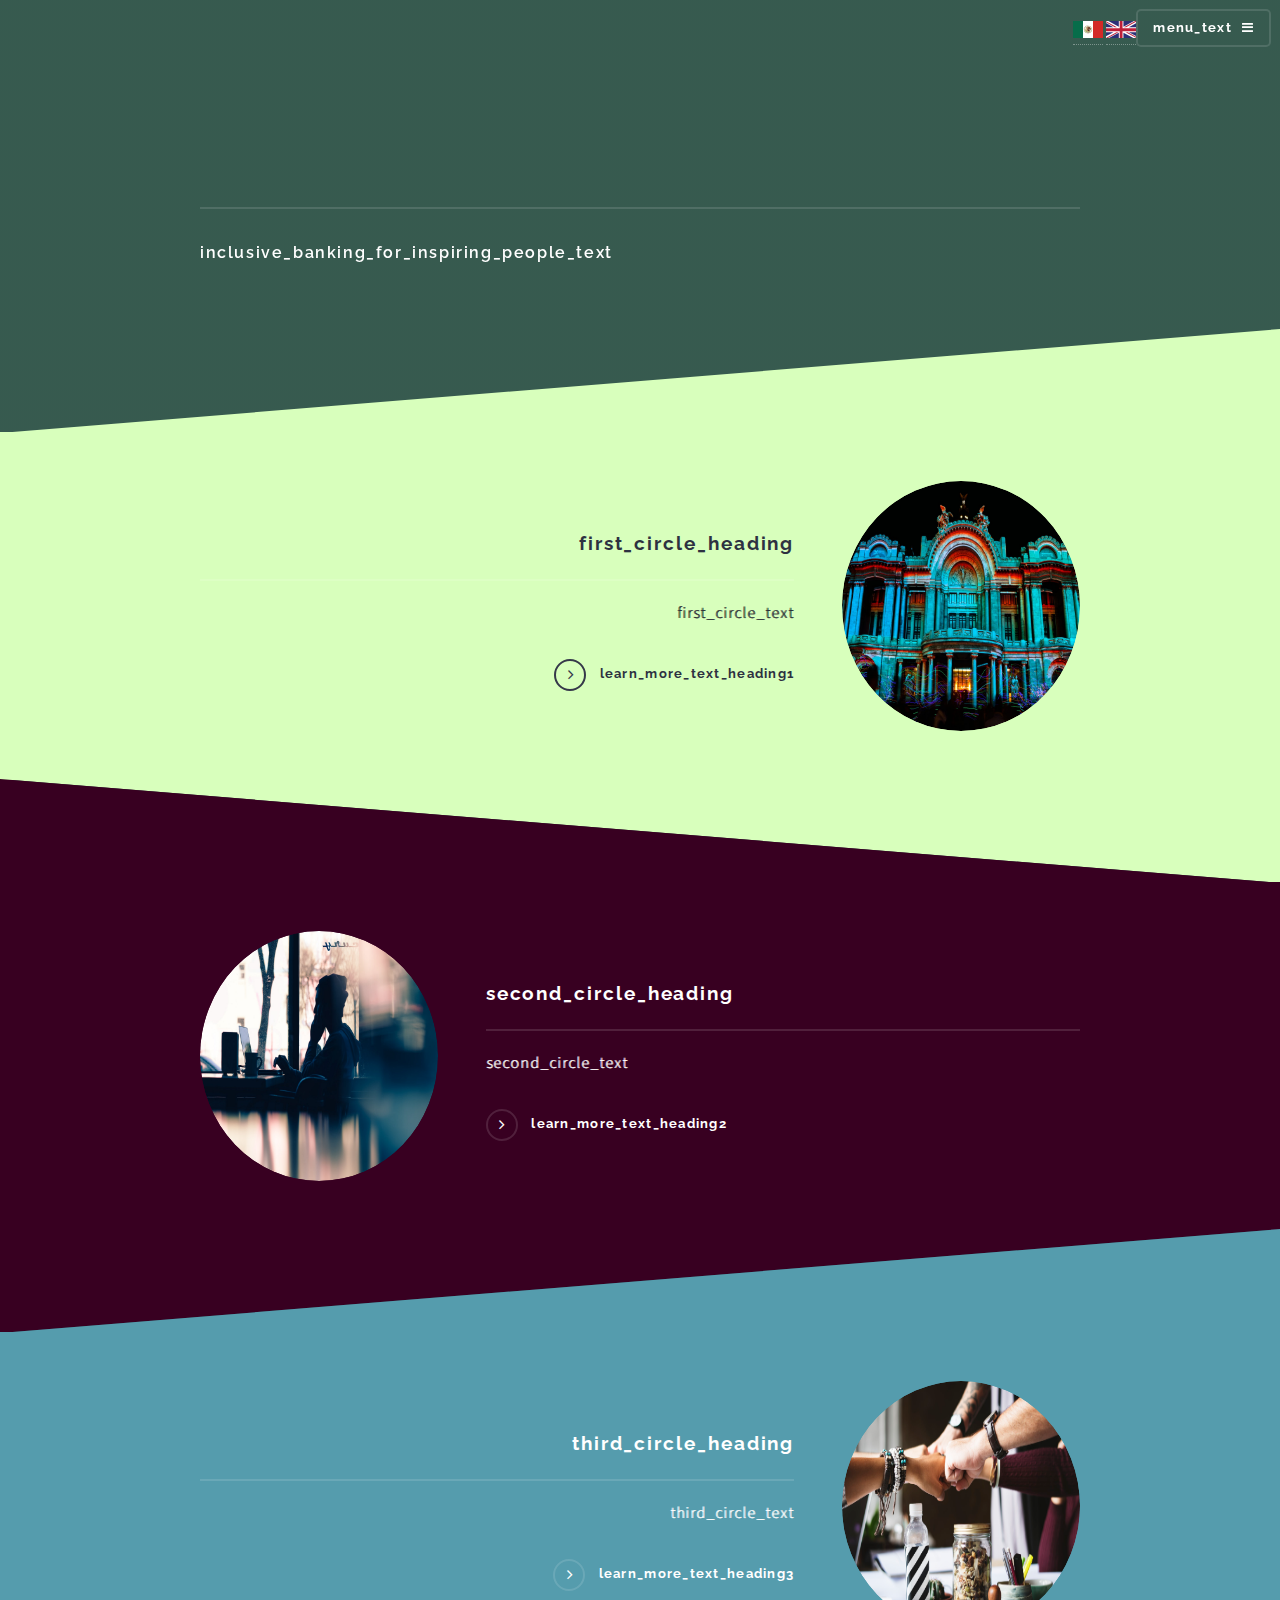
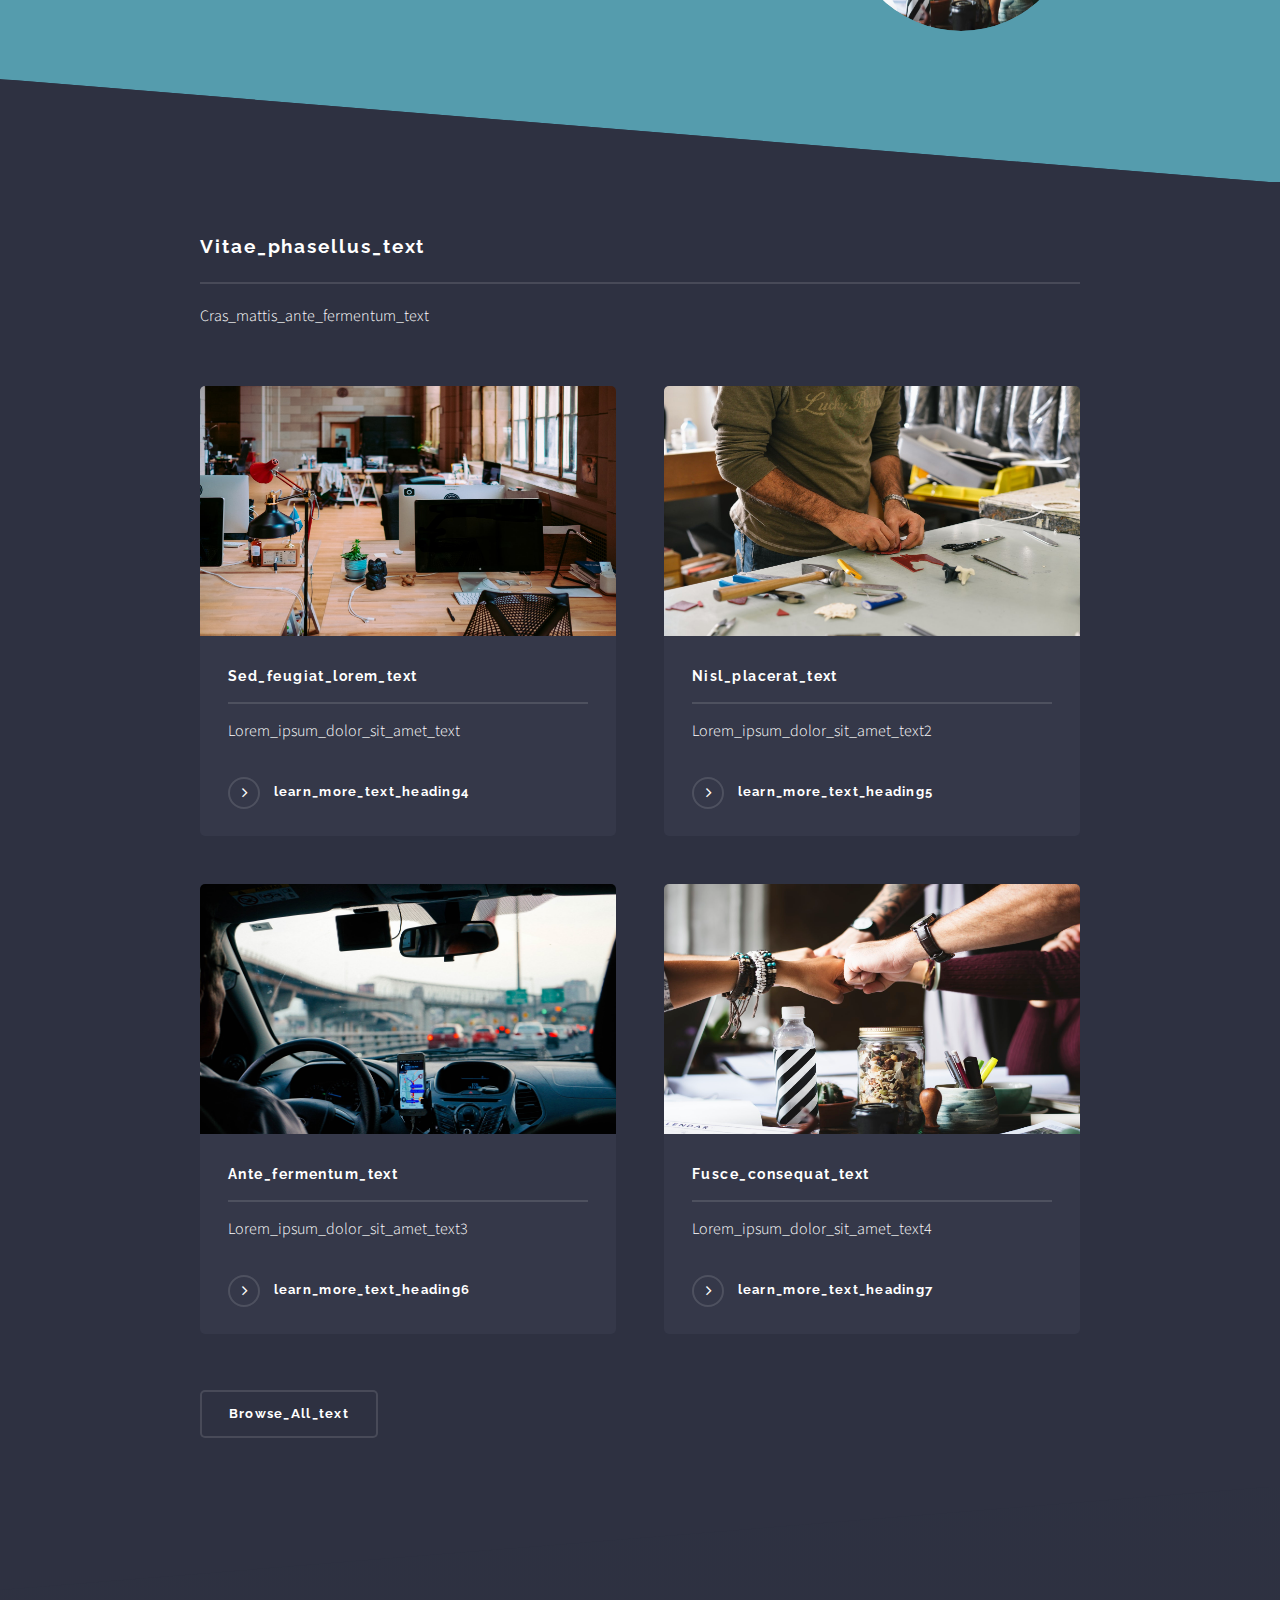
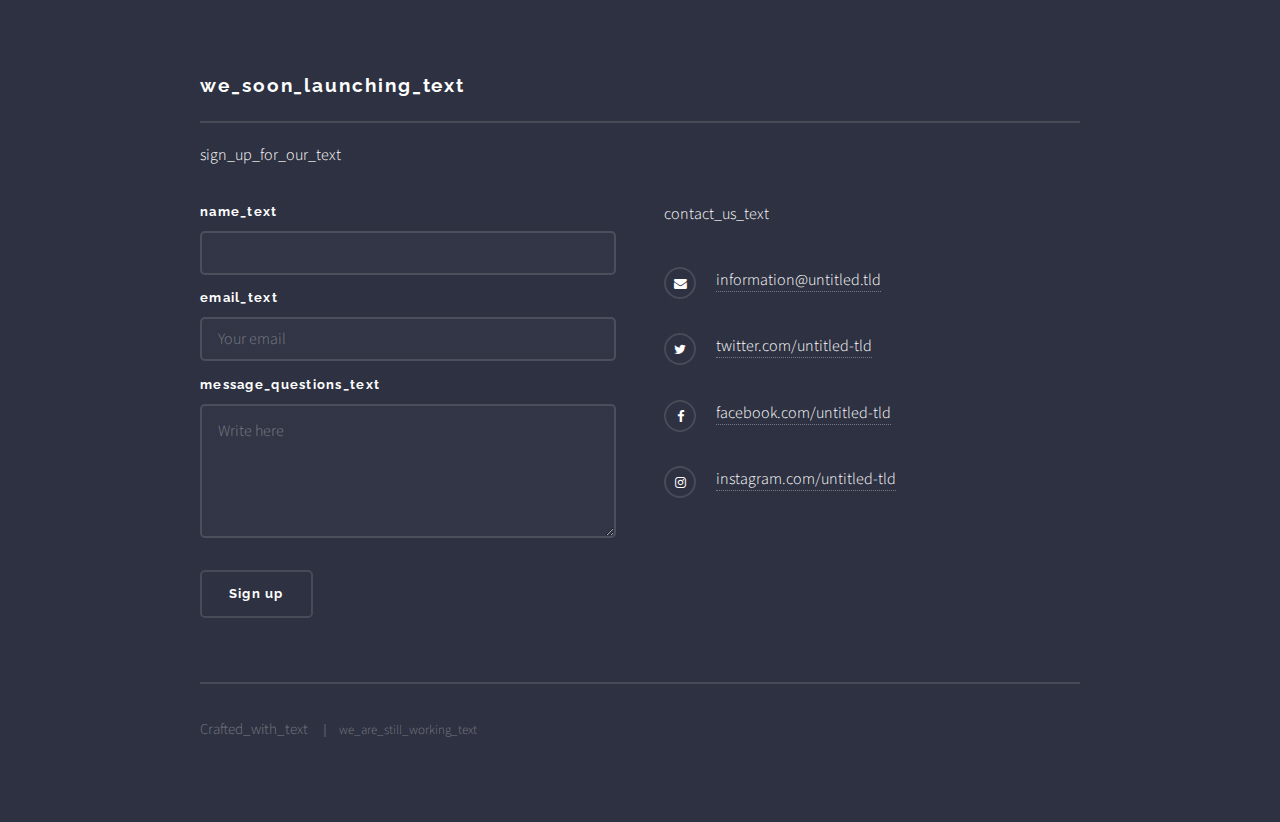
==== commit cb047e4c: "Testing language" ====
--- a/index.html
+++ b/index.html
@@ -40,8 +40,8 @@
 					<header id="header" class="alt">
 						<h1><a href="index.html">Hoili Financial</a></h1>
 					 <div class="flag-div">
-					 <span><a href="index.html?lang=en"><img src="images/flagUK.svg" width="40px"   alt="" /></a></span>
-					 <span><a href="index.html?lang=sp"><img src="images/flagMexico.svg"   width="40px" alt="" /></a></span>
+					 <span><a href="index.html?lang=sp"><img src="images/flagMexico.svg"   width="30px" alt="" /></a></span>
+					  <span><a href="index.html?lang=en"><img src="images/flagUK.svg" width="30px"   alt="" /></a></span>
 					 </div>
 						<nav>
 							<a href="#menu" id="menu_text">menu_text</a>
@@ -68,7 +68,7 @@
 					<section id="banner">
 						<div class="inner">
 							<div class="logo"> <!--class="icon fa-diamond" --></div> 
-						  <h2><img src="images/color_logo_transparent@2x.png" width="30%" alt="" /></h2>
+						  <h2><img src="images/color_logo_transparent@2x.svg" width="30%" alt="" /></h2>
 							<p><strong id="inclusive_banking_for_inspiring_people_text">inclusive_banking_for_inspiring_people_text</strong></p>
 						</div>
 					</section>
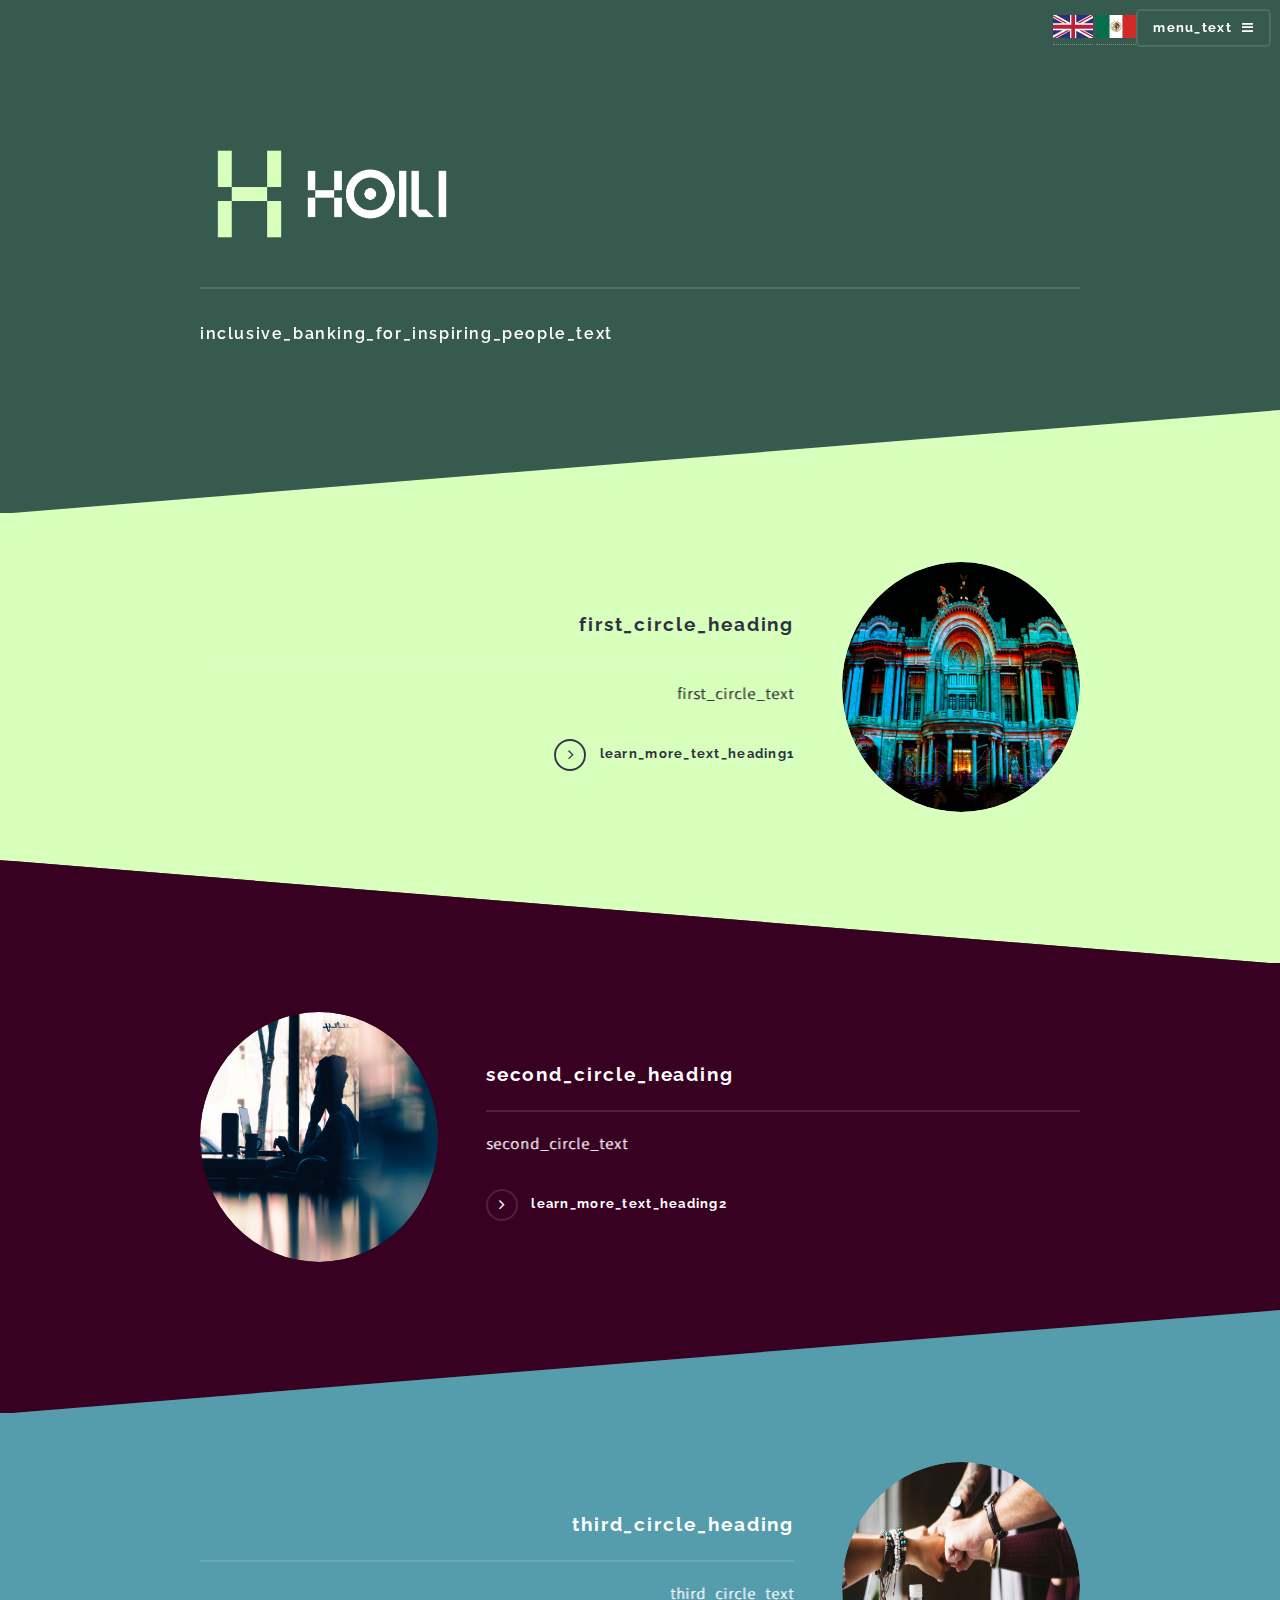
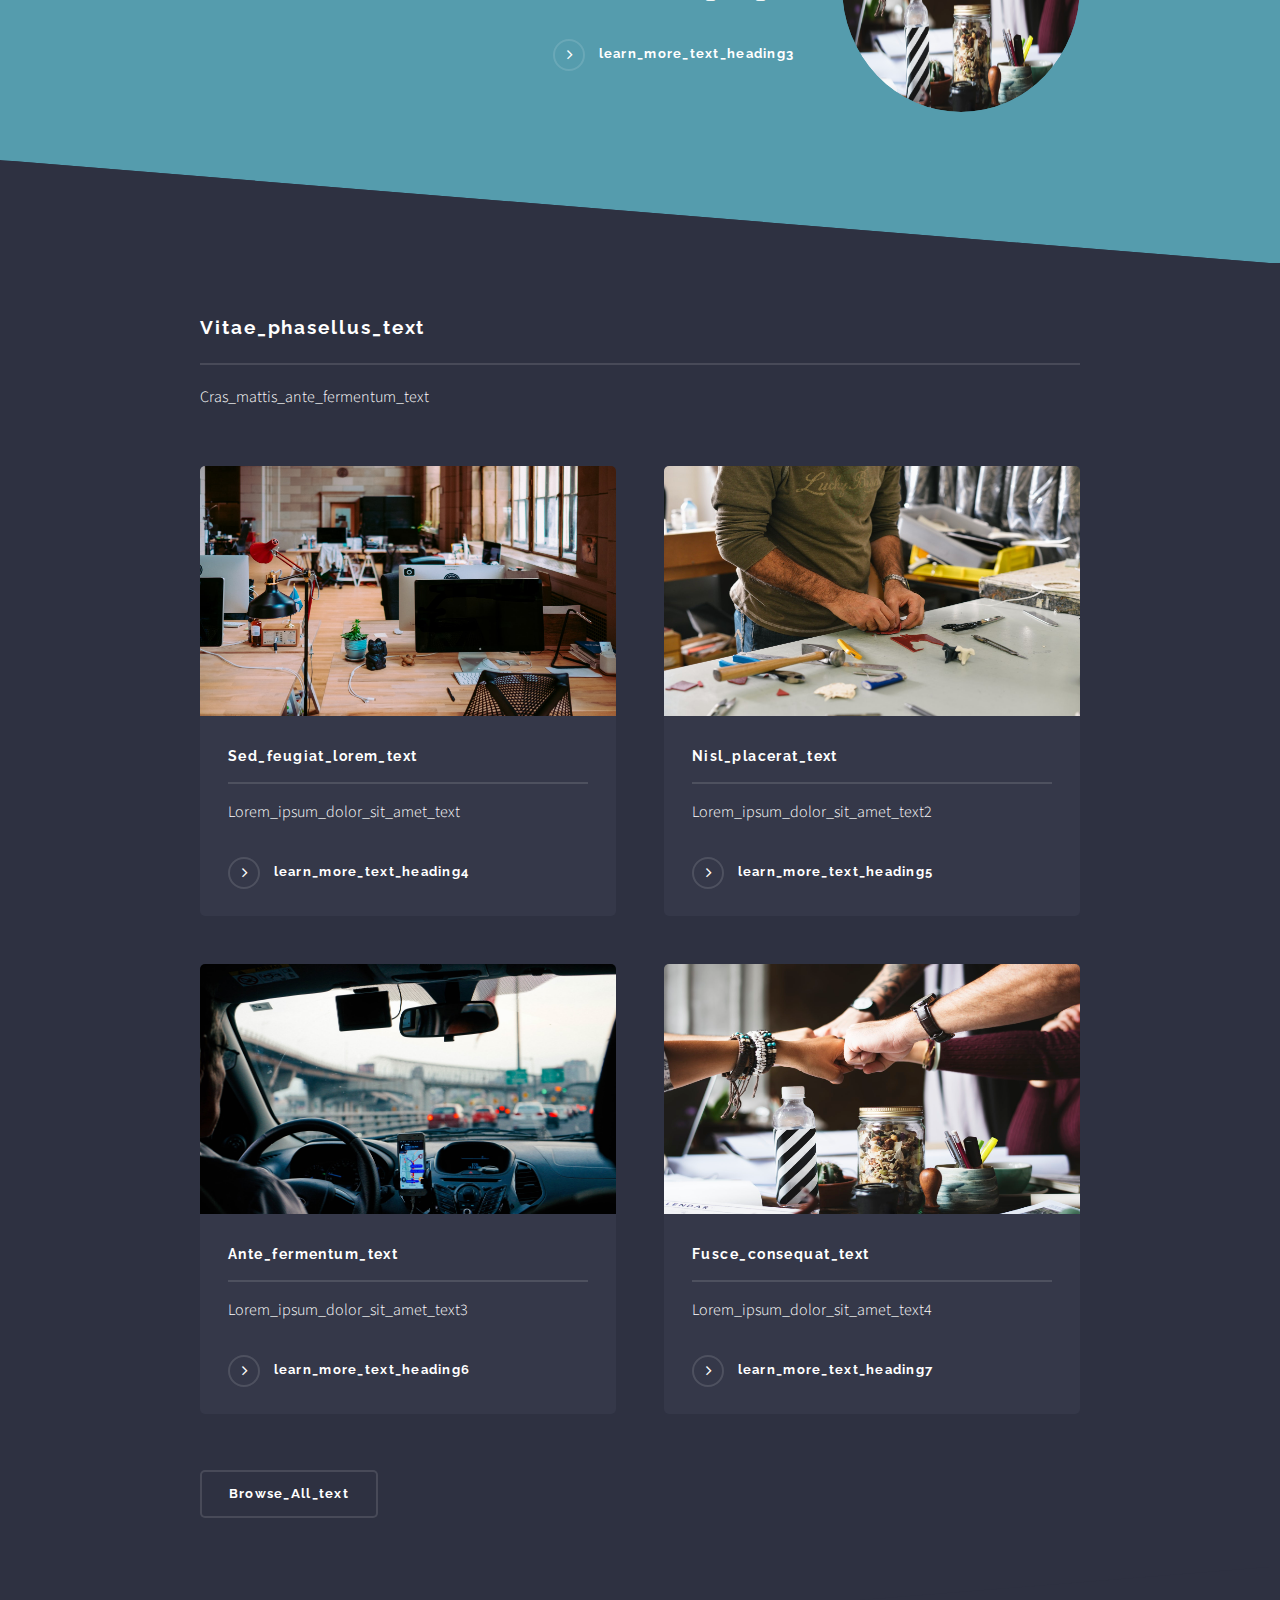
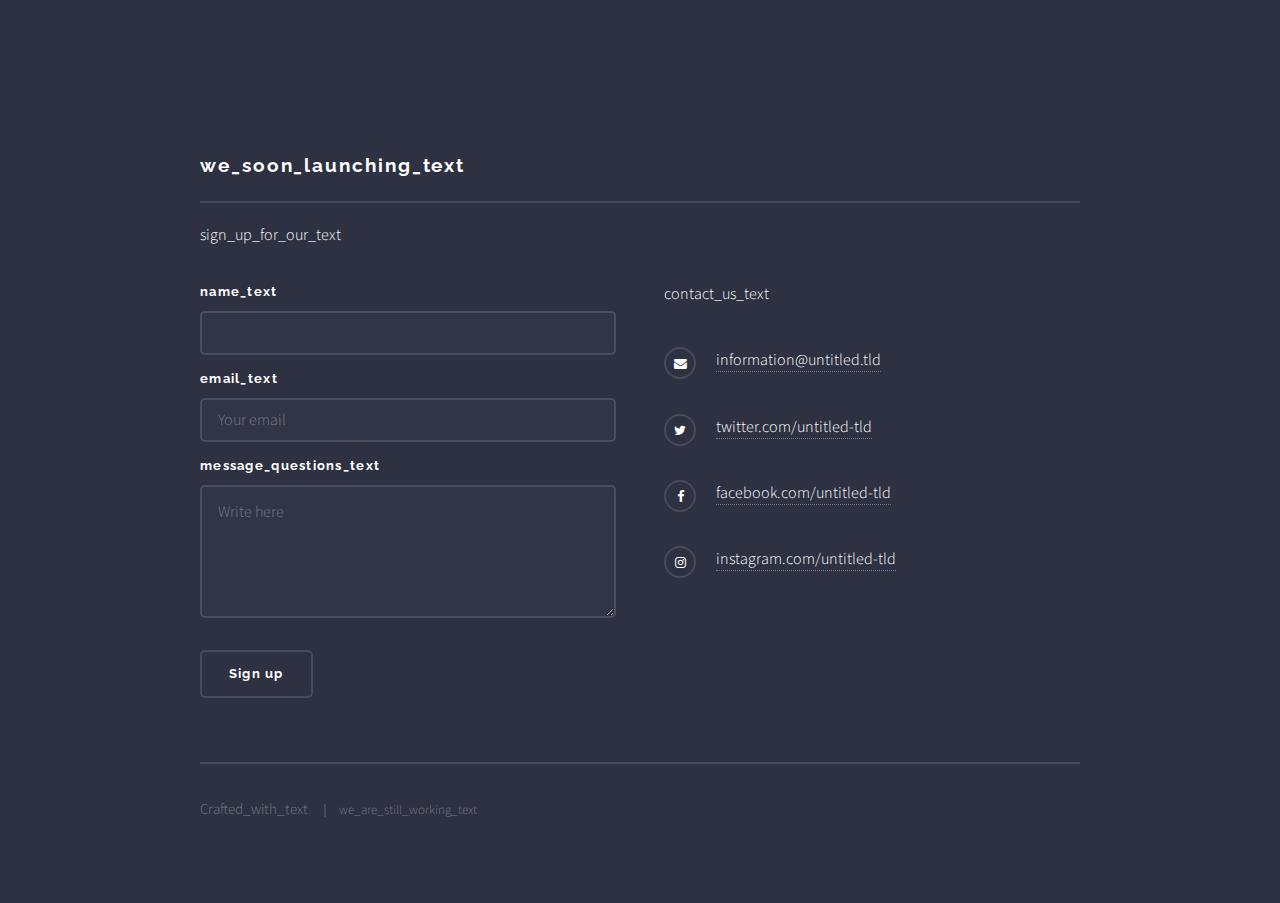
==== commit 90b006a6: "Uploading files again from scratch" ====
--- a/index.html
+++ b/index.html
@@ -40,8 +40,8 @@
 					<header id="header" class="alt">
 						<h1><a href="index.html">Hoili Financial</a></h1>
 					 <div class="flag-div">
-					 <span><a href="index.html?lang=sp"><img src="images/flagMexico.svg"   width="30px" alt="" /></a></span>
-					  <span><a href="index.html?lang=en"><img src="images/flagUK.svg" width="30px"   alt="" /></a></span>
+					 <span><a href="index.html?lang=en"><img src="images/flagUK.svg" width="40px"   alt="" /></a></span>
+					 <span><a href="index.html?lang=sp"><img src="images/flagMexico.svg"   width="40px" alt="" /></a></span>
 					 </div>
 						<nav>
 							<a href="#menu" id="menu_text">menu_text</a>
@@ -68,7 +68,7 @@
 					<section id="banner">
 						<div class="inner">
 							<div class="logo"> <!--class="icon fa-diamond" --></div> 
-						  <h2><img src="images/color_logo_transparent@2x.svg" width="30%" alt="" /></h2>
+						  <h2><img src="images/color_logo_transparent@2x.png" width="30%" alt="" /></h2>
 							<p><strong id="inclusive_banking_for_inspiring_people_text">inclusive_banking_for_inspiring_people_text</strong></p>
 						</div>
 					</section>
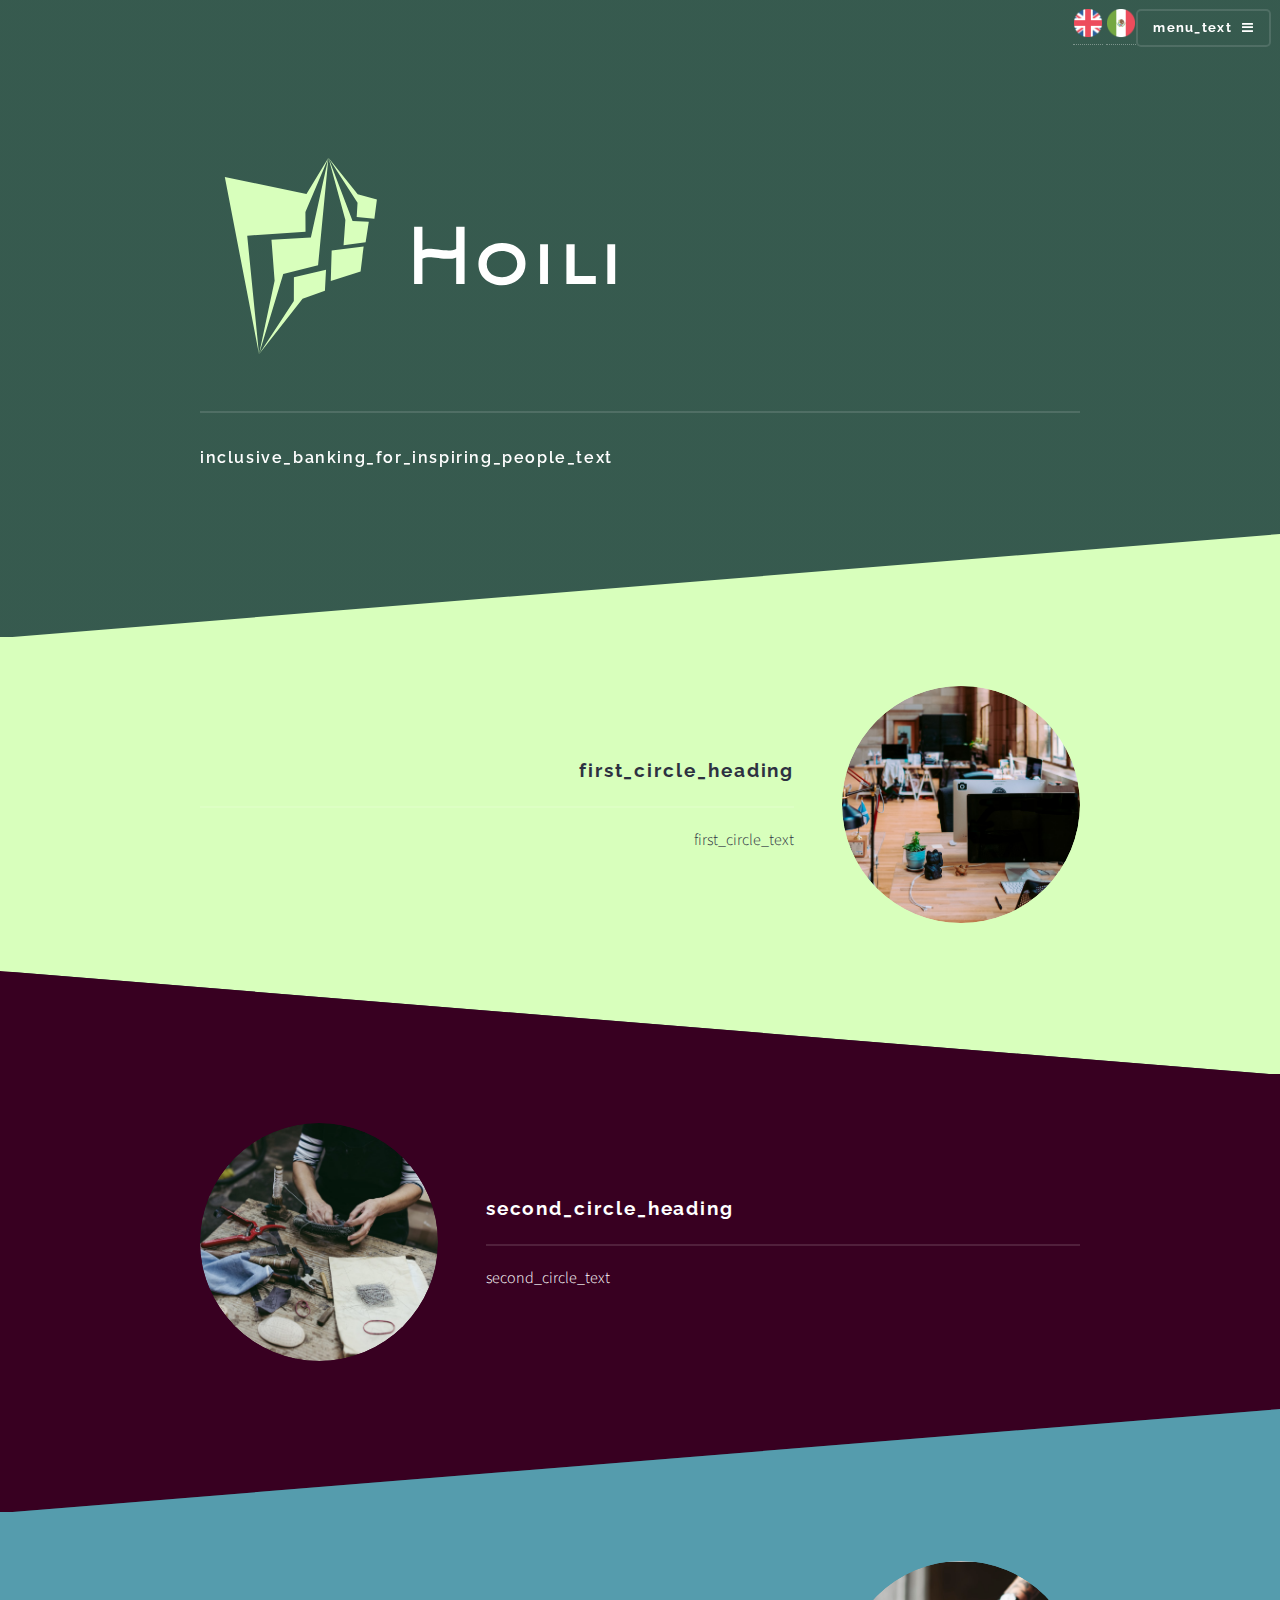
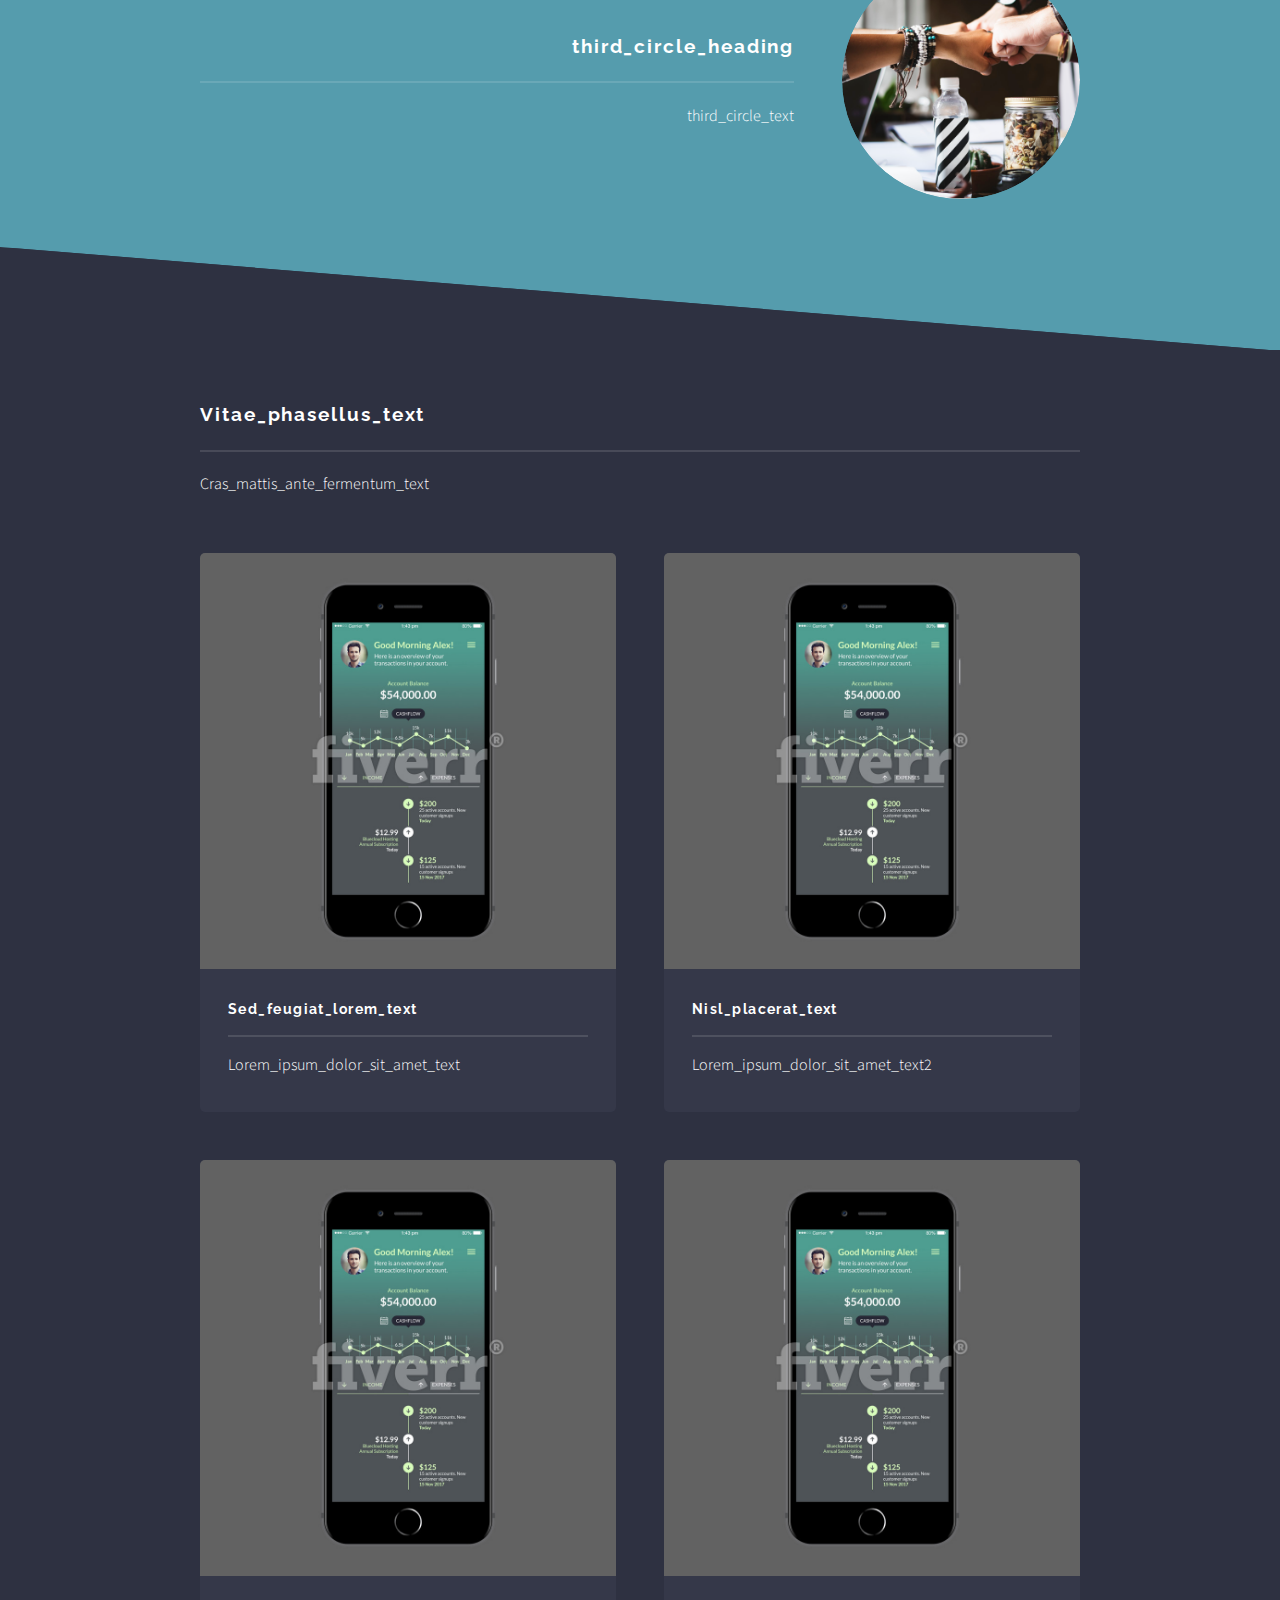
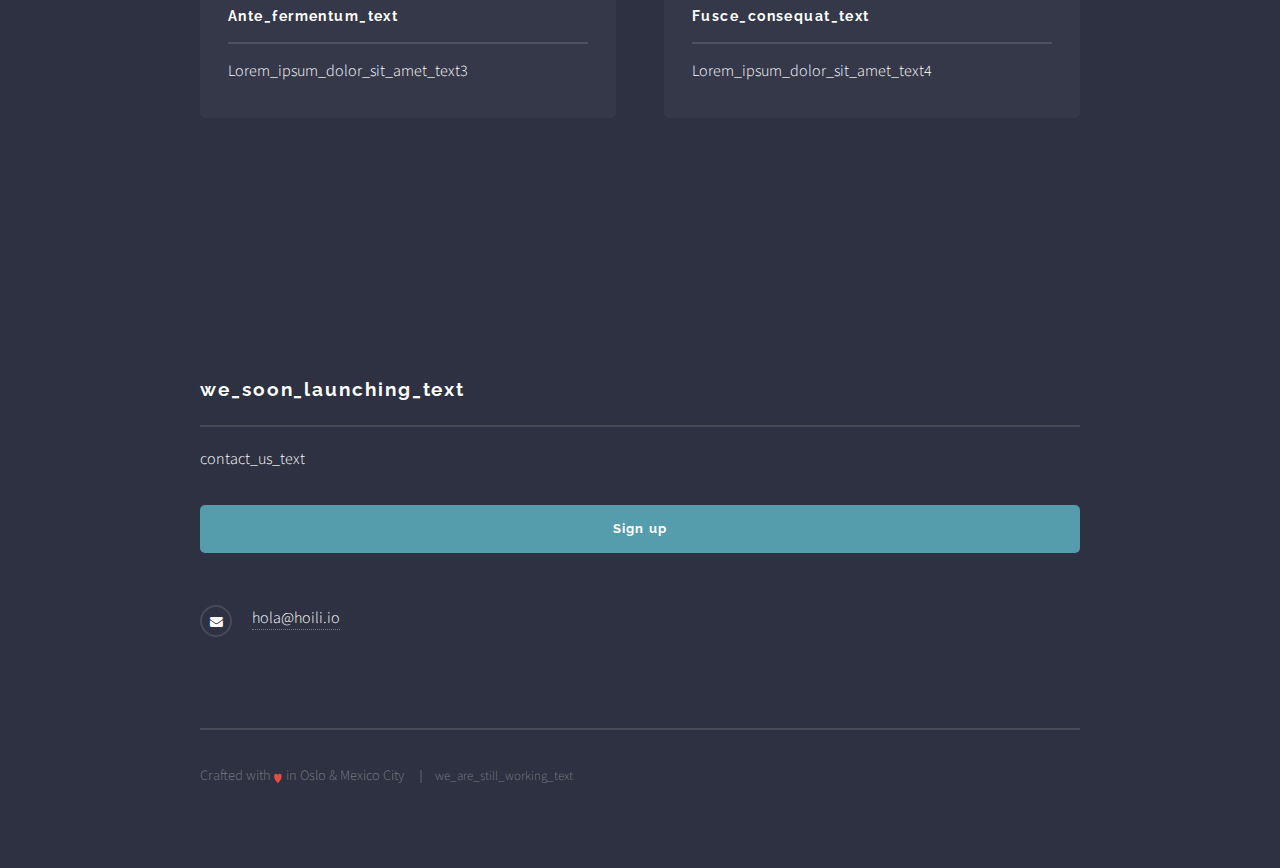
==== commit c4a8d37c: "Deploy landing page 1.0 english version" ====
--- a/index.html
+++ b/index.html
@@ -6,14 +6,14 @@
 -->
 <html>
 	<head>
-		<title>Hoili | Alternative Banking For Inspiration People</title>
+		<title>Hoili | Alternative Banking For Inspiring People</title>
 		<meta charset="utf-8" />
 		<meta name="viewport" content="width=device-width, initial-scale=1" />
 		<!--[if lte IE 8]><script src="assets/js/ie/html5shiv.js"></script><![endif]-->
 		<link rel="stylesheet" href="assets/css/main.css" />
 		<!--[if lte IE 9]><link rel="stylesheet" href="assets/css/ie9.css" /><![endif]-->
 		<!--[if lte IE 8]><link rel="stylesheet" href="assets/css/ie8.css" /><![endif]-->
-		<link rel="shortcut icon" href="images/h_logo.png">
+		<link rel="shortcut icon" href="images/logo1.png">
 		
 		  <link rel="localization" hreflang="sp" href="lang/sp.json" type="application/vnd.oftn.l10n+json"/>
 	      <link rel="localization" hreflang="en" href="lang/en.json" type="application/vnd.oftn.l10n+json"/>
@@ -40,8 +40,8 @@
 					<header id="header" class="alt">
 						<h1><a href="index.html">Hoili Financial</a></h1>
 					 <div class="flag-div">
-					 <span><a href="index.html?lang=en"><img src="images/flagUK.svg" width="40px"   alt="" /></a></span>
-					 <span><a href="index.html?lang=sp"><img src="images/flagMexico.svg"   width="40px" alt="" /></a></span>
+					 <span><a href="index.html?lang=en"><img src="images/uk_flag.png" width="30px"   alt="" /></a></span>
+					 <span><a href="index.html?lang=sp"><img src="images/mex_flag.png" width="30px" alt="" /></a></span>
 					 </div>
 						<nav>
 							<a href="#menu" id="menu_text">menu_text</a>
@@ -68,7 +68,7 @@
 					<section id="banner">
 						<div class="inner">
 							<div class="logo"> <!--class="icon fa-diamond" --></div> 
-						  <h2><img src="images/color_logo_transparent@2x.png" width="30%" alt="" /></h2>
+						  <h2><img src="images/logo_final.svg" width="50%" alt="" /></h2>
 							<p><strong id="inclusive_banking_for_inspiring_people_text">inclusive_banking_for_inspiring_people_text</strong></p>
 						</div>
 					</section>
@@ -80,13 +80,14 @@
 							<section id="one" class="wrapper spotlight style1">
 								<div class="inner">
 									<a class="image" href="#" >
- 							<img src="images/photo-1511123677944-371780caf6f9.jpeg"/>  
+ 							<img src="images/office.png"/>  
 								 
 									</a> 		
 									<div class="content">
 										<h2 class="major" ><font color="#2D3141" id="first_circle_heading">first_circle_heading</font></h2>
 										<p class="tick-text" ><font color="#2D3141" id="first_circle_text">first_circle_text</font></p>
-										<span ><a href="#" class="special2" style="color:#353849"><font color="#2D3141" id="learn_more_text_heading1">learn_more_text_heading1</font></a></span>
+										<!--
+										<span ><a href="#" class="special2" style="color:#353849"><font color="#2D3141" id="learn_more_text_heading1">learn_more_text_heading1</font></a></span> -->
 								  </div>
 								</div>
 							</section>
@@ -94,11 +95,13 @@
 						<!-- Two -->
 							<section id="two" class="wrapper alt spotlight style2">
 								<div class="inner">
-									<a href="#" class="image"><img src="images/photo-1460794418188-1bb7dba2720d.jpeg" alt="" width="100" /></a>
+									<a href="#" class="image"><img src="images/startup.png" alt="" width="100" /></a>
 									<div class="content">
 										<h2 class="major" id="second_circle_heading">second_circle_heading</h2>
 										<p class="tick-text-white" id="second_circle_text">second_circle_text</p>
+										<!--
 										<a href="#" class="special" id="learn_more_text_heading2">learn_more_text_heading2</a>
+									    -->
 									</div>
 								</div>
 							</section>
@@ -106,11 +109,13 @@
 						<!-- Three -->
 							<section id="three" class="wrapper spotlight style3">
 								<div class="inner">
-									<a href="#" class="image"><img src="images/photo-1493689485253-f07fcbfc731b.jpeg" width="100" alt="" /></a>
+									<a href="#" class="image"><img src="images/team.png" width="100" alt="" /></a>
 									<div class="content">
 										<h2 class="major" id="third_circle_heading">third_circle_heading</h2>
 										<p class="tick-text-white" id="third_circle_text">third_circle_text</p>
+										<!--
 										<a href="#" class="special" id="learn_more_text_heading3">learn_more_text_heading3</a>
+									-->
 									</div>
 								</div>
 							</section>
@@ -122,43 +127,88 @@
 									<p id="Cras_mattis_ante_fermentum_text">Cras_mattis_ante_fermentum_text</p>
 									<section class="features">
 										<article>
-											<a href="#" class="image"><img src="images/photo-1498409785966-ab341407de6e.jpeg" alt="" /></a>
+											<a href="#" class="image"><img src="images/1822.jpg" alt="" /></a>
 											<h3 class="major" id="Sed_feugiat_lorem_text">Sed_feugiat_lorem_text</h3>
 											<p id="Lorem_ipsum_dolor_sit_amet_text">Lorem_ipsum_dolor_sit_amet_text</p>
+											<!--
 											<a href="#" class="special" id="learn_more_text_heading4">learn_more_text_heading4</a>
-										</article>
-										<article>
-											<a href="#" class="image"><img src="images/photo-1451933371645-a3029668b979.jpeg" alt="" /></a>
+											-->
+										</article>
+										<article>
+											<a href="#" class="image"><img src="images/1822.jpg" alt="" /></a>
 											<h3 class="major" id="Nisl_placerat_text">Nisl_placerat_text</h3>
 											<p id="Lorem_ipsum_dolor_sit_amet_text2">Lorem_ipsum_dolor_sit_amet_text2</p>
+											<!--
 											<a href="#" class="special" id="learn_more_text_heading5">learn_more_text_heading5</a>
-										</article>
-										<article>
-											<a href="#" class="image"><img src="images/photo-1482029255085-35a4a48b7084.jpeg" alt="" /></a>
+											-->
+										</article>
+										<article>
+											<a href="#" class="image"><img src="images/1822.jpg" alt="" /></a>
 											<h3 class="major" id="Ante_fermentum_text">Ante_fermentum_text</h3>
 											<p id="Lorem_ipsum_dolor_sit_amet_text3">Lorem_ipsum_dolor_sit_amet_text3</p>
+											<!--
 											<a href="#" class="special" id="learn_more_text_heading6">learn_more_text_heading6</a>
-										</article>
-										<article>
-											<a href="#" class="image"><img src="images/photo-1493689485253-f07fcbfc731b.jpeg" alt="" /></a>
+											-->
+										</article>
+										<article>
+											<a href="#" class="image"><img src="images/1822.jpg" alt="" /></a>
 											<h3 class="major" id="Fusce_consequat_text">Fusce_consequat_text</h3>
 											<p id="Lorem_ipsum_dolor_sit_amet_text4">Lorem_ipsum_dolor_sit_amet_text4</p>
+											<!--
 											<a href="#" class="special" id="learn_more_text_heading7">learn_more_text_heading7</a>
+											-->
 										</article>
 									</section>
 									<ul class="actions">
+									<!--
 										<li><a href="#" class="button" id="Browse_All_text">Browse_All_text</a></li>
+									-->
 									</ul>
 								</div>
 							</section>
 
 					</section>
+
+
+					<!-- Section Carroucel
+								<section class="carousel accent4">
+									<article>
+										<div class="image"><img src="images/pic04.jpg" alt="" data-position="center" /></div>
+										<div class="content">
+											<h3>Magna tempus</h3>
+											<p>Adipiscing ullamcorper semper ut amet ac risus. Lorem sapien ut odio odio nunc. Ac adipiscing nibh porttitor erat risus justo adipiscing adipiscing amet placerat.</p>
+										</div>
+									</article>
+									<article>
+										<div class="image"><img src="images/pic05.jpg" alt="" data-position="center" /></div>
+										<div class="content">
+											<h3>Consequat ipsum</h3>
+											<p>Sapien a lorem in integer ornare praesent commodo adipiscing arcu in massa commodo lorem accumsan at odio massa ac ac. Semper adipiscing varius accumsan.</p>
+										</div>
+									</article>
+									<article>
+										<div class="image"><img src="images/pic06.jpg" alt="" data-position="center" /></div>
+										<div class="content">
+											<h3>Magna tempus</h3>
+											<p>Volutpat eu sed ante lacinia sapien lorem accumsan varius montes viverra nibh in adipiscing blandit tempus accumsan lorem ipsum dolor sit amet nullam aliquam.</p>
+										</div>
+									</article>
+									<nav>
+										<a href="#" class="previous"><span class="label">Previous</span></a>
+										<a href="#" class="next"><span class="label">Next</span></a>
+									</nav>
+								</section>
+					-->
 
 				<!-- Footer -->
 					<section id="footer">
 						<div class="inner">
 							<h2 class="major" id="we_soon_launching_text">we_soon_launching_text</h2>
-							<p id="sign_up_for_our_text">sign_up_for_our_text</p>
+							<!--  <p id="sign_up_for_our_text">sign_up_for_our_text</p> -->
+							<p id="contact_us_text">contact_us_text</p>
+							<a href="http://eepurl.com/dbK8G9" class="button special fit">Sign up</a>
+
+                          <!-- Form 
 							<form method="post" action="#">
 								<div class="field">
 									<label for="name" id="name_text">name_text</label>
@@ -175,22 +225,36 @@
 								<ul class="actions">
 									<li><input type="button" onClick="sendEmail();" value="Sign up" /></li>
 								</ul>
-							</form>
+								<ul>
+								<li><a href="http://eepurl.com/dbK8G9" class="button special fit">Sign up</a></li>
+								</ul>
+							</form>-->
 							<ul class="contact">
-								<li class="li-white" style="padding:0 0 0 0" id="contact_us_text">contact_us_text</li>
-							 	<li class="fa-envelope li-white"><a href="#">information@untitled.tld</a></li>
+
+
+								<li class="li-white" style="padding:0 0 0 0" id=""></li>
+
+							 	<li class="fa-envelope li-white"><a href="mailto:hola@hoili.io">hola@hoili.io</a></li>
+
+							 	<!--
 								<li class="fa-twitter li-white"><a href="#">twitter.com/untitled-tld</a></li>
 								<li class="fa-facebook li-white"><a href="#">facebook.com/untitled-tld</a></li>
 								<li class="fa-instagram li-white"><a href="#">instagram.com/untitled-tld</a></li>
+								-->
 							</ul>
 							<ul class="copyright">
-								<li style="font-size:15px" id="Crafted_with_text">Crafted_with_text</li>
+								<!-- <li style="font-size:15px" id="Crafted_with_text">Crafted_with_text</li> -->
+								<li> Crafted with <span class="love">♥</span> in Oslo & Mexico City </li>
 								<li style="font-size:13px" id="we_are_still_working_text">we_are_still_working_text</li>
 							</ul>
+
 						</div>
 					</section>
 
+
+
 			</div>
+
 
 		<!-- Scripts -->
 			<script src="assets/js/skel.min.js"></script>
@@ -200,5 +264,7 @@
 			<!--[if lte IE 8]><script src="assets/js/ie/respond.min.js"></script><![endif]-->
 			<script src="assets/js/main.js"></script>
 
+       
+
 	</body>
 </html>--- a/assets/css/main.css
+++ b/assets/css/main.css
@@ -21,18 +21,6 @@
 	article, aside, details, figcaption, figure, footer, header, hgroup, menu, nav, section {
 		display: block;
 	}
-
-.tick-text{
-color:#0f0e0e;    
-text-shadow: 1px 0 #0f0e0e;
-letter-spacing:1px;
-}
-.tick-text-white{
-color:#ffffff;    
-text-shadow: 1px 0 #ffffff;
-letter-spacing:1px;
-}
-
 
 	body {
 		line-height: 1;
@@ -1737,7 +1725,6 @@
 				font-style: normal;
 				font-weight: normal;
 				text-transform: none !important;
-				 
 			}
 
 			a.special:not(.button):before {
@@ -2196,7 +2183,6 @@
 		.image img {
 			border-radius: 5px;
 			display: block;
-			height:250px;
 		}
 
 		.image.left, .image.right {
@@ -2259,7 +2245,6 @@
 
 		ul li {
 			padding-left: 0.5em;
-			color: #353849;
 		}
 
 		ul.alt {
@@ -2657,7 +2642,7 @@
 		input[type="button"].special,
 		button.special,
 		.button.special {
-			background-color: #4ca797;
+			background-color: #559CAD;
 			box-shadow: none;
 		}
 
@@ -3035,7 +3020,7 @@
 		}
 
 		#menu h2 {
-			border-bottom: solid 2px rgb(53,56,73);
+			border-bottom: solid 2px rgba(255, 255, 255, 0.125);
 			padding-bottom: 1em;
 			color: #2D3141;
 		}
@@ -3073,7 +3058,7 @@
 					border-radius: 5px;
 					border: 0;
 					display: block;
-					color: #353849;
+					color: #2D3141;
 					font-family: Raleway, Helvetica, sans-serif;
 					font-size: 0.8em;
 					font-weight: 200;
@@ -3081,15 +3066,10 @@
 					line-height: 1.85em;
 					padding: 0.75em 0;
 					text-transform:none;
-					
-                    text-shadow: 0.5px 0 #353849;
-                    letter-spacing:1px;
 				}
 
 					#menu .links li a:hover {
-					/*	background: #2D3141; */
-					color: #353849 !important;
-					text-decoration: underline;
+						background: #2D3141;
 						
 					}
 
@@ -3794,7 +3774,6 @@
 			padding: 2em 0 0 0;
 			width: 100%;
 		}
-	 
 
 			#footer .inner .copyright li {
 				border-left: solid 2px rgba(255, 255, 255, 0.125);
@@ -3903,70 +3882,31 @@
 
 	}
 
-
-
-a.special2:not(.button) {
-			text-decoration: none;
-			border-bottom: 0;
-			display: block;
-			font-family: Raleway, Helvetica, sans-serif;
-			font-size: 0.8em;
-			font-weight: 700;
-			letter-spacing: 0.1em;
-			margin: 0 0 2em 0;
-			text-transform: none;
-		}
-
-			a.special2:not(.button):before {
-				-moz-osx-font-smoothing: grayscale;
-				-webkit-font-smoothing: antialiased;
-				font-family: FontAwesome;
-				font-style: normal;
-				font-weight: normal;
-				text-transform: none !important;
-				 
-			}
-
-			a.special2:not(.button):before {
-				-moz-transition: background-color 0.2s ease-in-out;
-				-webkit-transition: background-color 0.2s ease-in-out;
-				-ms-transition: background-color 0.2s ease-in-out;
-				transition: background-color 0.2s ease-in-out;
-				border-radius: 100%;
-				border: solid 2px rgb(53,56,73);
-				content: '\f105';
-				display: inline-block;
-				font-size: 1.25em;
-				height: 2em;
-				line-height: 1.65em;
-				margin-right: 0.85em;
-				text-align: center;
-				text-indent: 0.15em;
-				vertical-align: middle;
-				width: 2em;
-			}
-
-			a.special2:not(.button):hover:before {
-				background-color: rgba(255, 255, 255, 0.025);
-			}
-
-			a.special2:not(.button):active:before {
-				background-color: rgba(255, 255, 255, 0.075);
-			}
- 
- 
-.li-white{
-color:#ffffff;}
-
-
-.flag-div{
+	.flag-div{
 position: absolute;
 top: 0.3em;
 right: 9em;
 }
 
-.circle-img{
-  border-radius: 80%;
-  width:200px
+.love {
+  display: inline-block;
+  position: relative;
+  top: .2em;
+  font-size: 1.0em;
+  color: #e74c3c;
+  -webkit-transform: scale(.9);
+  -moz-transform: scale(.9);
+  transform: scale(.9);
+  -webkit-animation: love .5s infinite linear alternate-reverse;
+  -moz-animation: love .5s infinite linear alternate-reverse;
+  animation: love .5s infinite linear alternate-reverse;
 }
- +@-webkit-keyframes love {
+  to {-webkit-transform: scale(1.2);}
+}
+@-moz-keyframes love {
+  to {-moz-transform: scale(1.2);}
+}
+@keyframes love {
+  to {transform: scale(1.2);}
+}
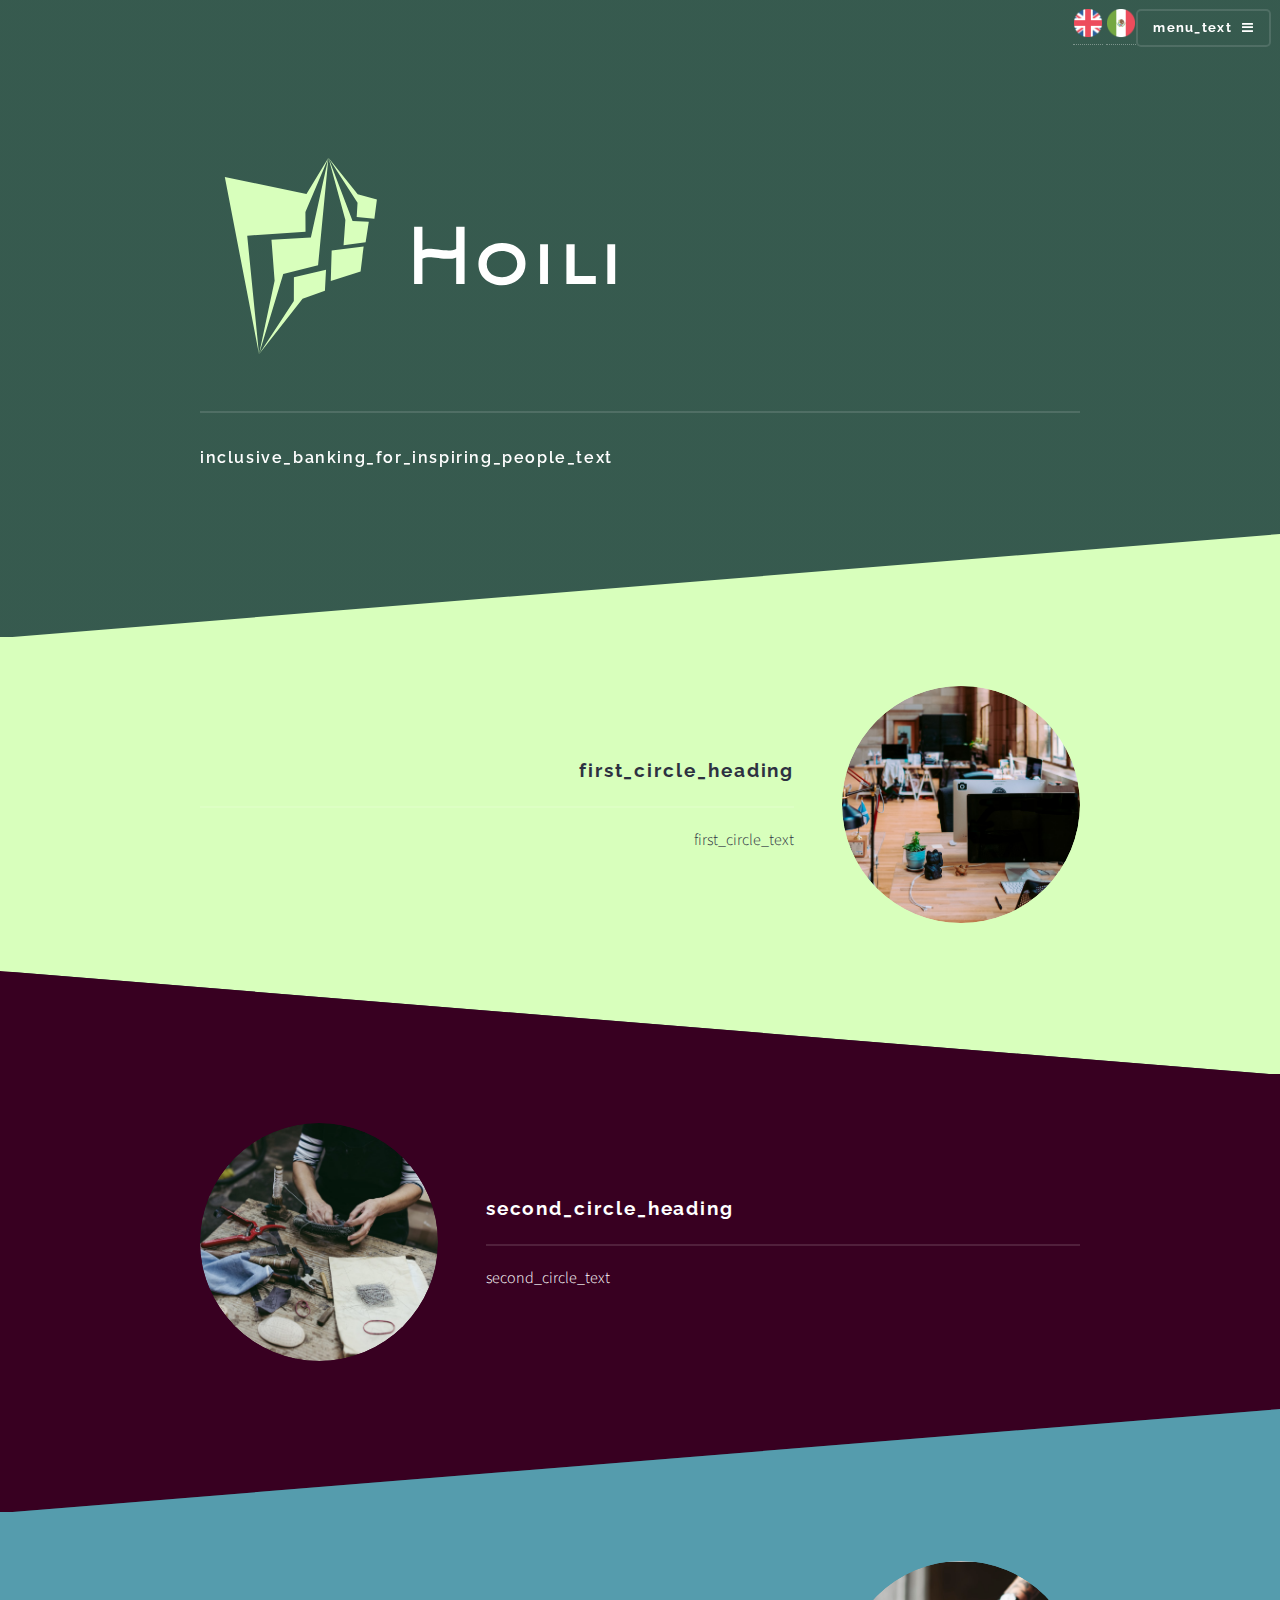
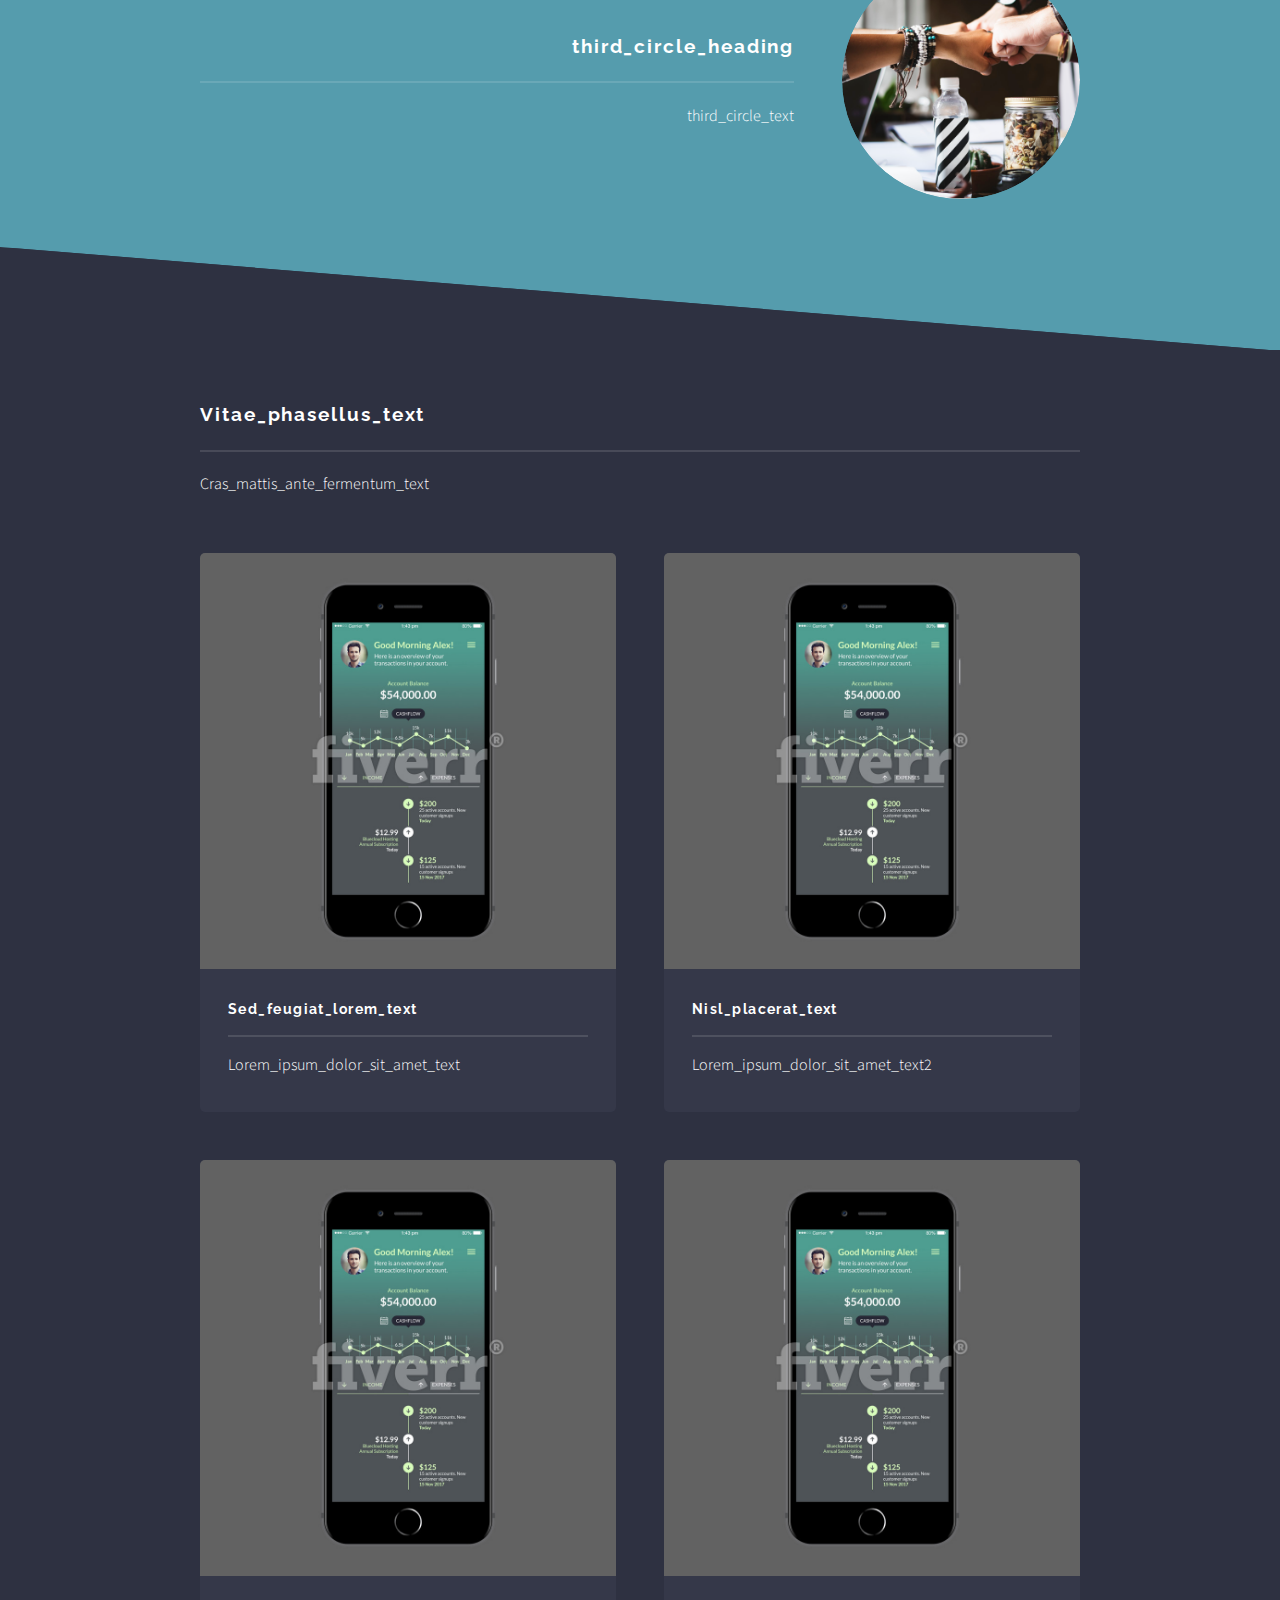
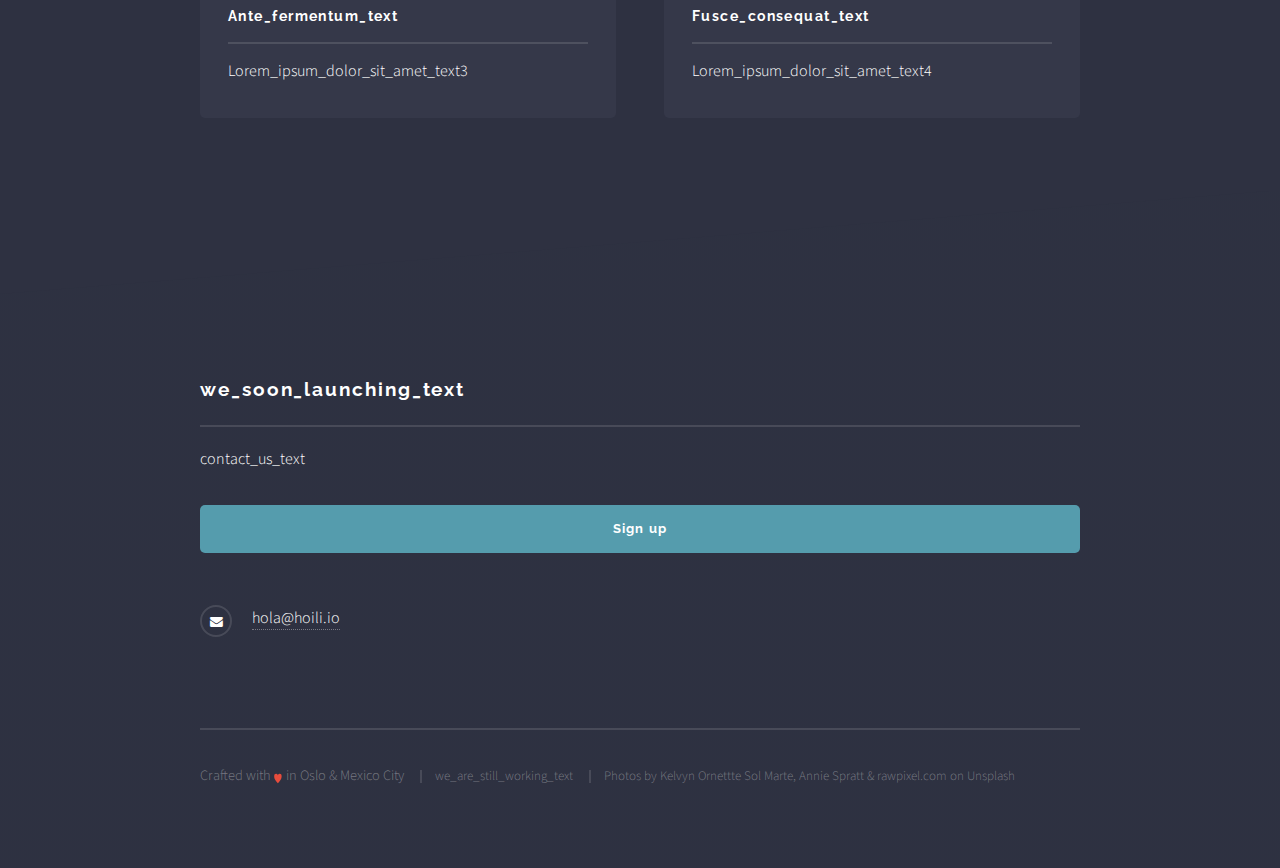
==== commit 9fd8997d: "second version commit" ====
--- a/index.html
+++ b/index.html
@@ -55,10 +55,10 @@
 							<h2>Menu</h2>
 							<ul class="links">
 								<li><a href="index.html" id="home_text">home_text</a></li>
-								<li><a href="#" id="features_text">features_text</a></li>
-								<li><a href="#" id="customer_text">customer_text</a></li>
-								<li><a href="generic.html" id="about_text">about_text</a></li>
-								<li><a href="generic.html" id="join_us_wait_list_text">join_us_wait_list_text</a></li>
+								<li><a href="#features" id="features_text">features_text</a></li>
+								<!-- <li><a href="#" id="customer_text">customer_text</a></li>
+								<li><a href="generic.html" id="about_text">about_text</a></li> -->
+								<li><a href="#signup" id="join_us_wait_list_text">join_us_wait_list_text</a></li>
 							</ul>
 							<a href="#" class="close" id="close_text">close_text</a>
 						</div>
@@ -121,6 +121,7 @@
 							</section>
 
 						<!-- Four -->
+						<a name="features"></a>
 							<section id="four" class="wrapper alt style1">
 								<div class="inner">
 									<h2 class="major" id="Vitae_phasellus_text">Vitae_phasellus_text</h2>
@@ -201,6 +202,7 @@
 					-->
 
 				<!-- Footer -->
+				<a name="signup"></a>
 					<section id="footer">
 						<div class="inner">
 							<h2 class="major" id="we_soon_launching_text">we_soon_launching_text</h2>
@@ -246,6 +248,7 @@
 								<!-- <li style="font-size:15px" id="Crafted_with_text">Crafted_with_text</li> -->
 								<li> Crafted with <span class="love">♥</span> in Oslo & Mexico City </li>
 								<li style="font-size:13px" id="we_are_still_working_text">we_are_still_working_text</li>
+								<li style="font-size:13px"> Photos by Kelvyn Ornettte Sol Marte, Annie Spratt & rawpixel.com on Unsplash </li>
 							</ul>
 
 						</div>
